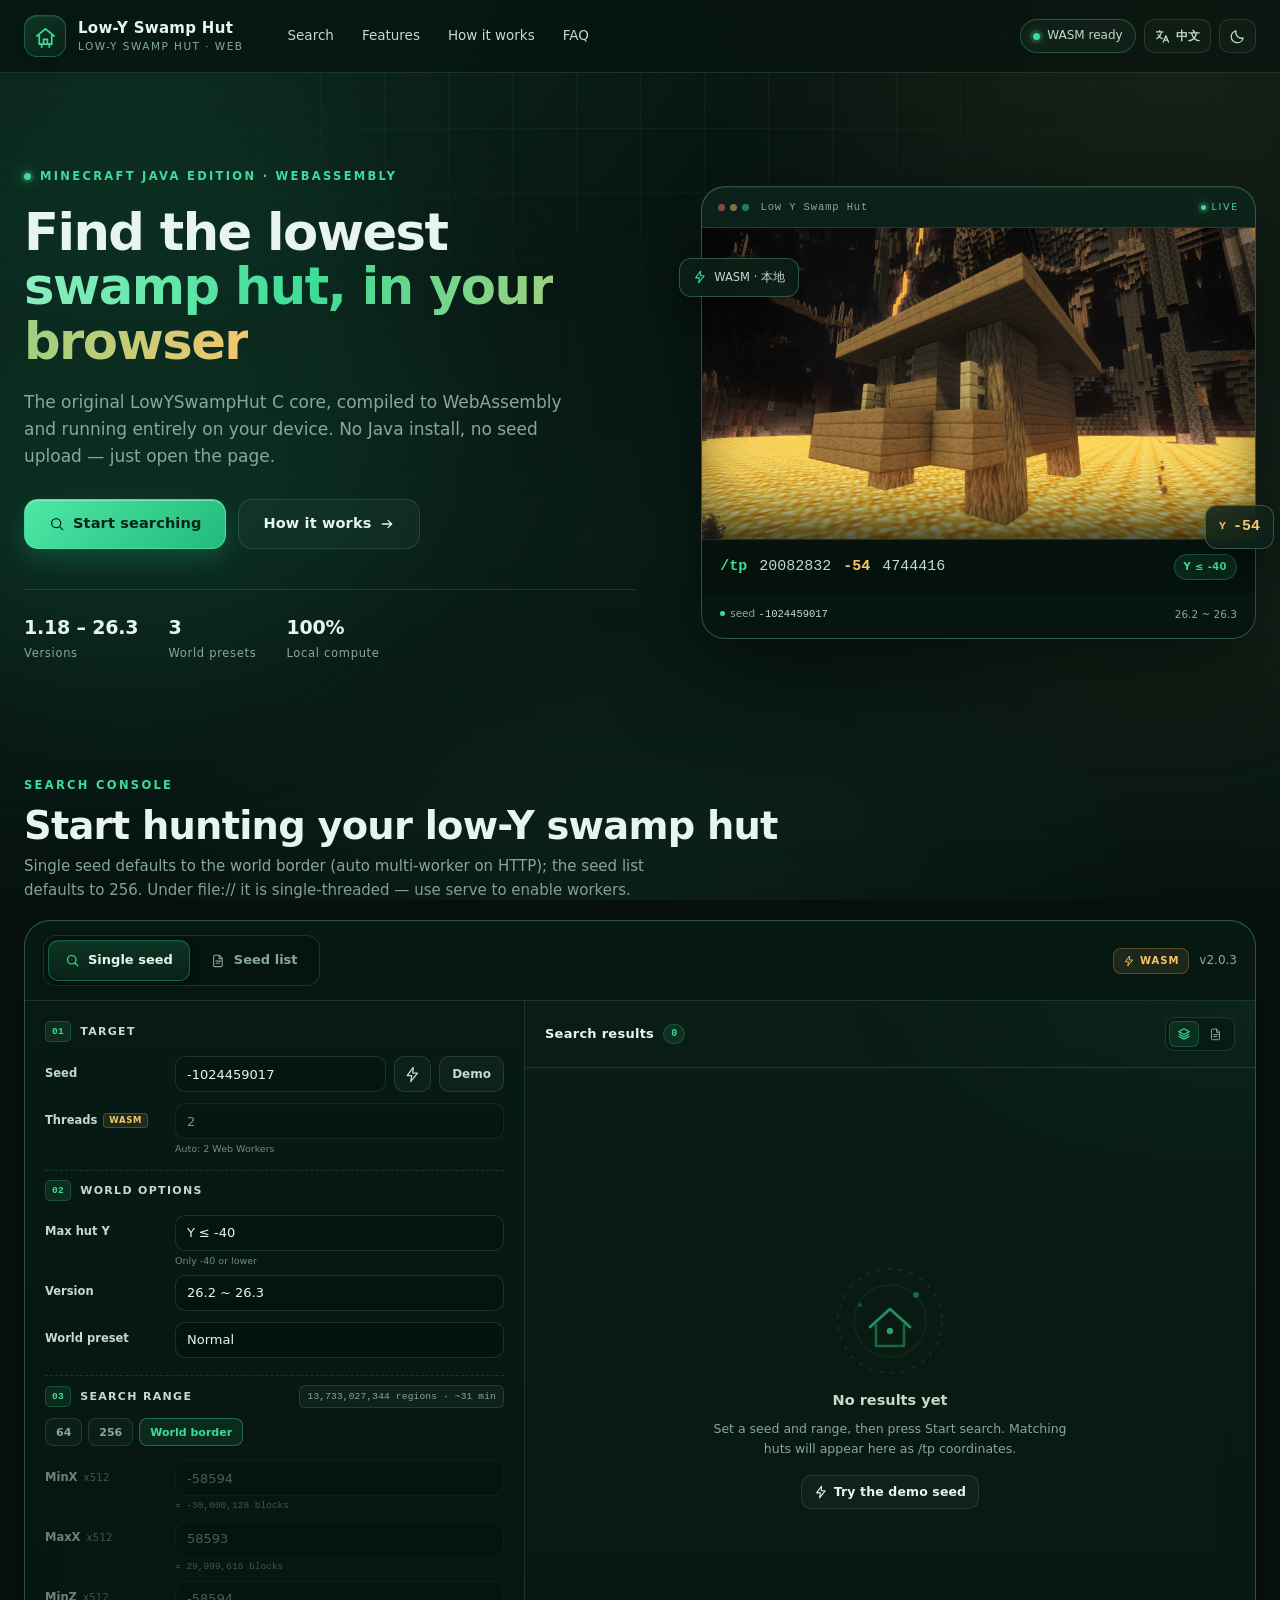
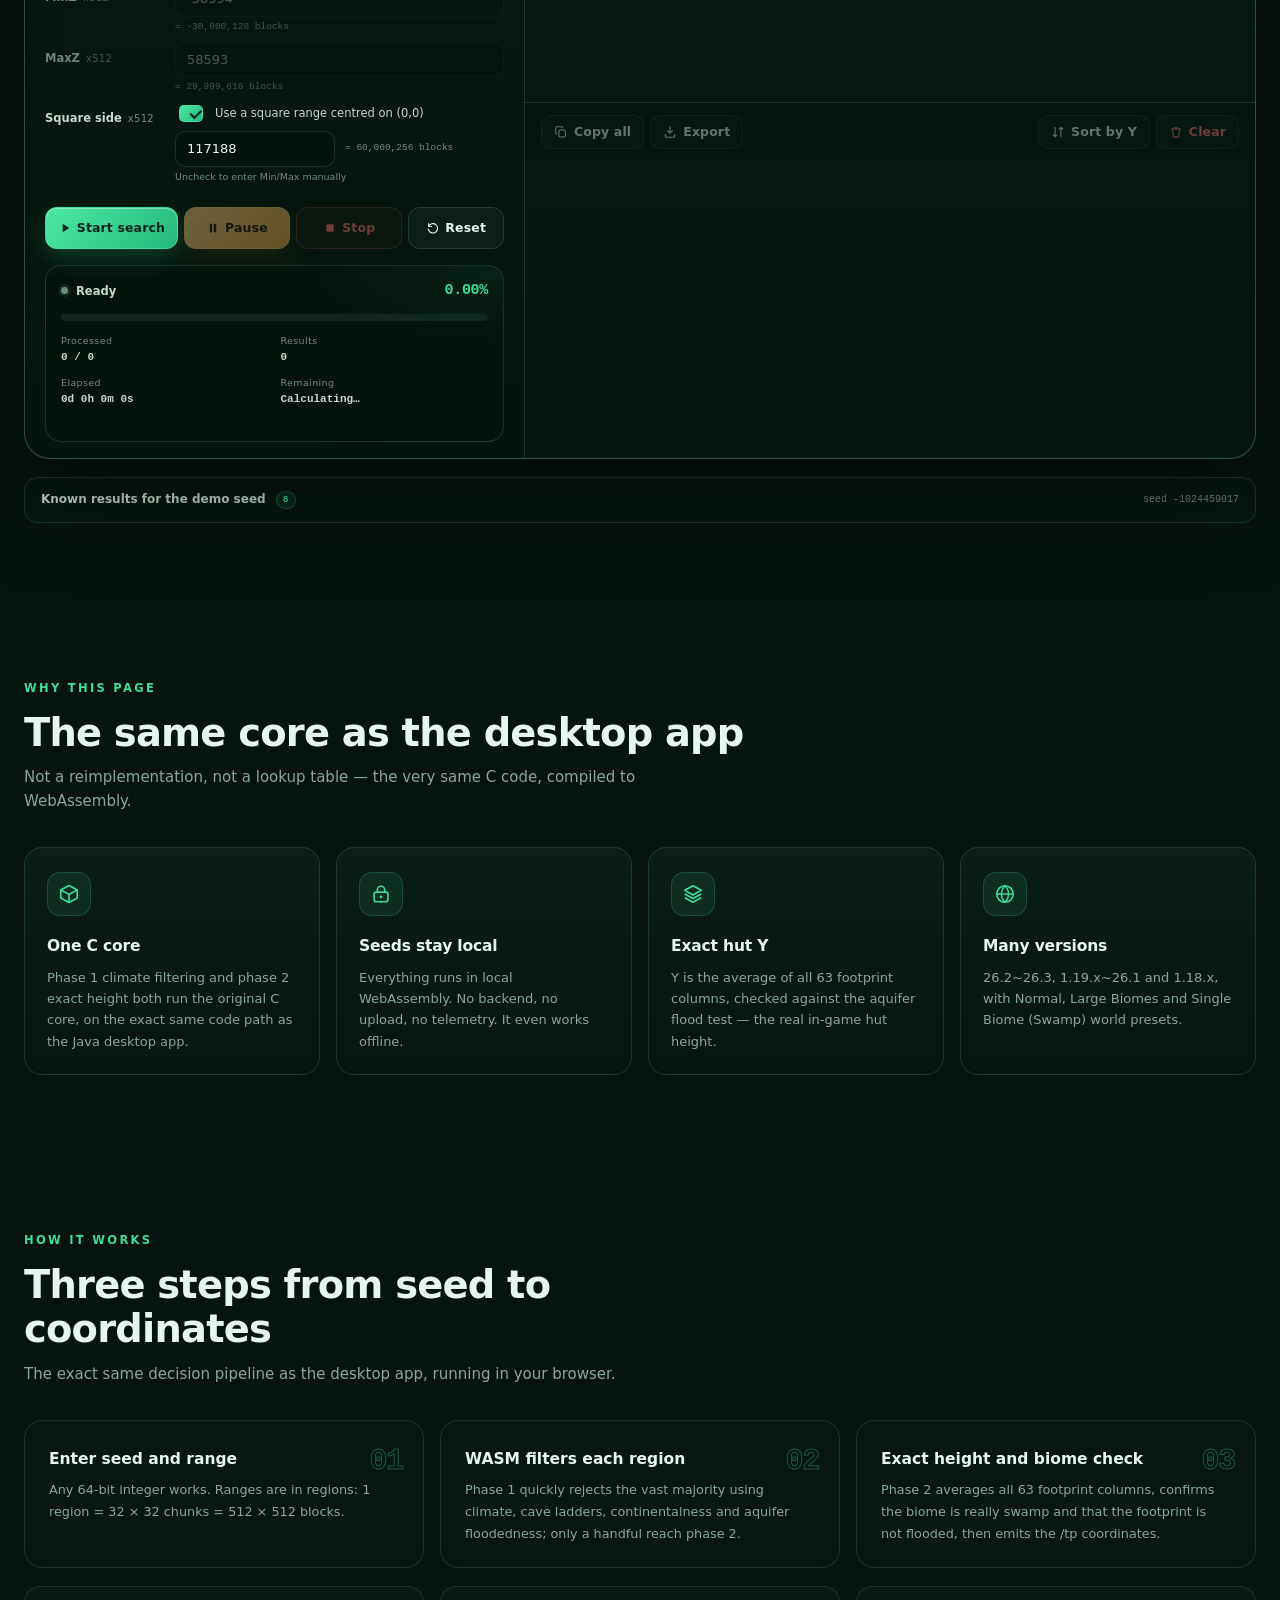
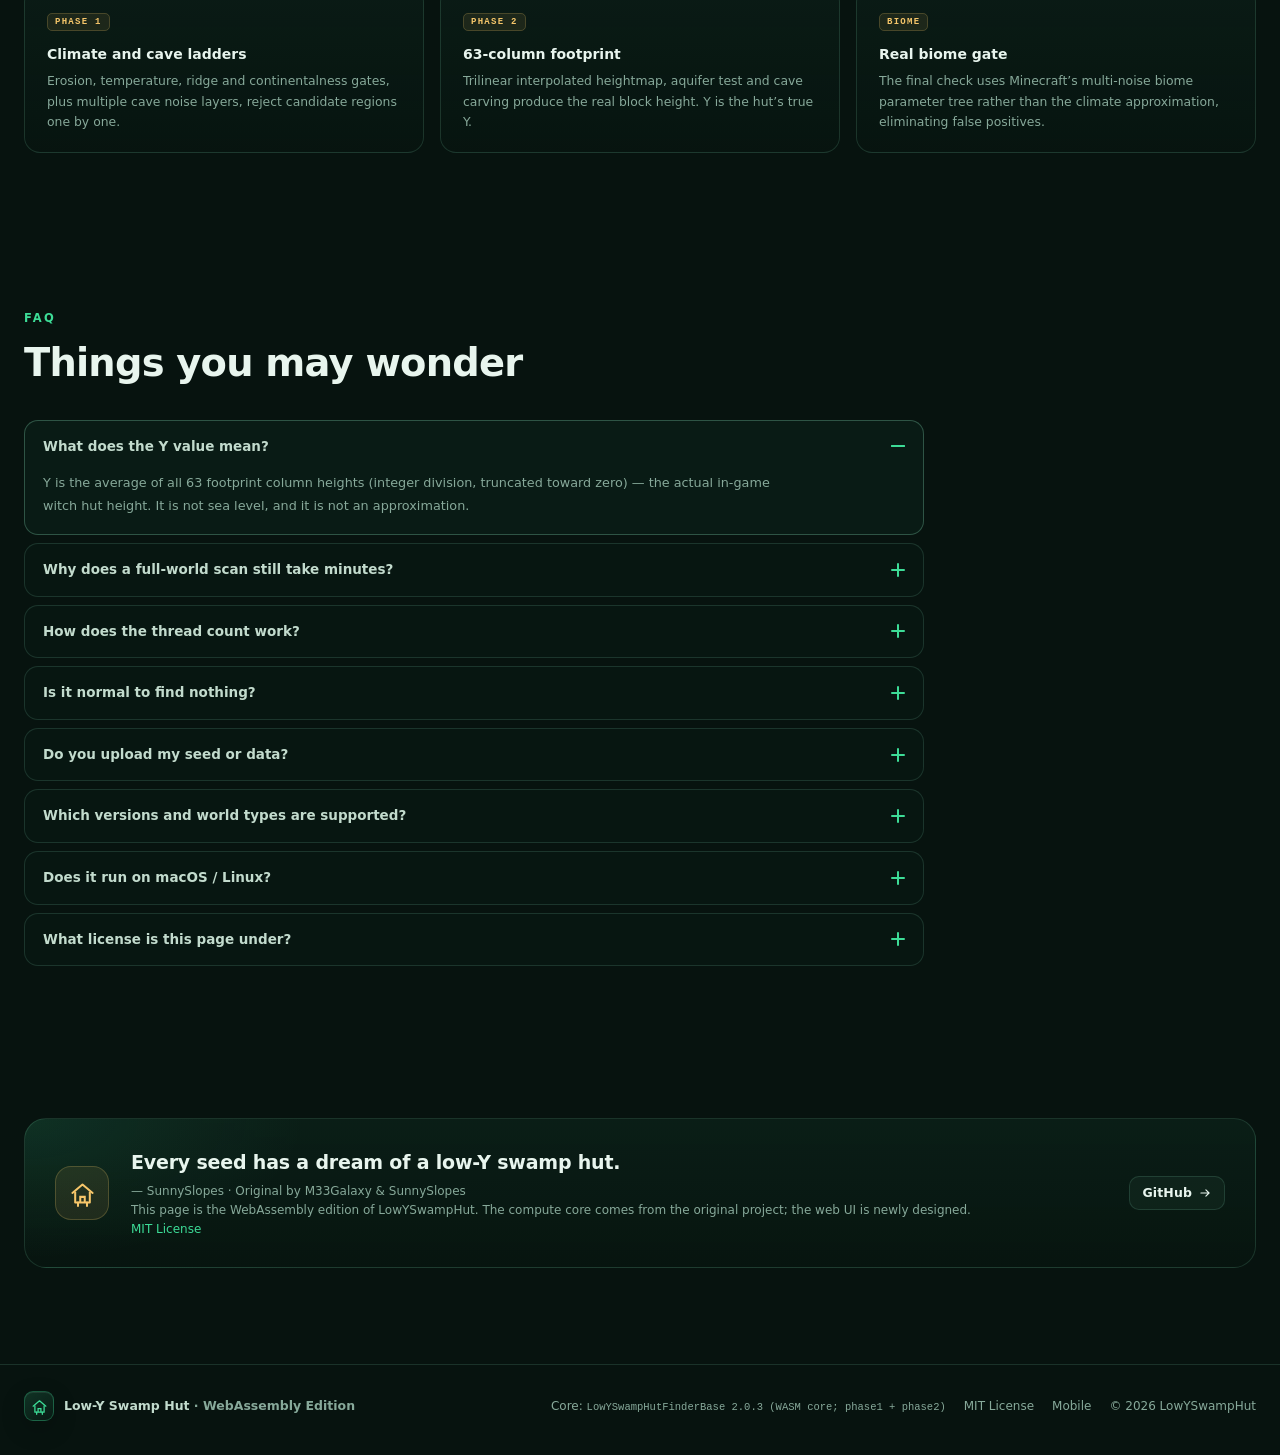
==== index.html @ c28596ae "initial commit" ====
<!DOCTYPE html>
<html lang="zh-CN" data-theme="dark">
<head>
<meta charset="utf-8">
<meta name="viewport" content="width=device-width, initial-scale=1">
<meta name="color-scheme" content="dark light">
<meta name="theme-color" content="#07130f">
<title>低 Y 女巫小屋搜索 · WebAssembly 版</title>
<meta name="description" content="在浏览器里使用 WebAssembly 搜索 Minecraft Java 版低 Y 坐标女巫小屋。支持 1.18 ~ 26.3、普通 / 巨型 / 单群系世界，种子不上传，完全本地计算。">
<link rel="icon" href="data:image/svg+xml,%3Csvg xmlns='http://www.w3.org/2000/svg' viewBox='0 0 64 64'%3E%3Crect width='64' height='64' rx='14' fill='%230b1f18'/%3E%3Cpath d='M12 34 32 16l20 18' fill='none' stroke='%233ddc97' stroke-width='5' stroke-linecap='round' stroke-linejoin='round'/%3E%3Cpath d='M20 33v15h24V33' fill='none' stroke='%238ef0c0' stroke-width='4' stroke-linejoin='round'/%3E%3Ccircle cx='32' cy='40' r='3.5' fill='%23f6c66a'/%3E%3C/svg%3E">
<link rel="stylesheet" href="css/style.css">
</head>
<body>

<noscript>
  <div class="noscript-banner">
    此页面需要启用 JavaScript 与 WebAssembly。<br>
    This page requires JavaScript and WebAssembly.
  </div>
</noscript>

<!-- SVG icon sprite -->
<svg class="sprite" aria-hidden="true">
  <defs>
    <symbol id="i-hut" viewBox="0 0 24 24"><path d="M3 11.5 12 4l9 7.5" fill="none" stroke="currentColor" stroke-width="1.8" stroke-linecap="round" stroke-linejoin="round"/><path d="M5.5 10.5V20h13v-9.5" fill="none" stroke="currentColor" stroke-width="1.8" stroke-linejoin="round"/><path d="M10 20v-5h4v5" fill="none" stroke="currentColor" stroke-width="1.8"/><path d="M8 20v3M16 20v3" stroke="currentColor" stroke-width="1.8" stroke-linecap="round"/></symbol>
    <symbol id="i-bolt" viewBox="0 0 24 24"><path d="M13 2 4.5 13.5H11L9.5 22 19 10h-6.5L13 2Z" fill="none" stroke="currentColor" stroke-width="1.8" stroke-linejoin="round"/></symbol>
    <symbol id="i-lock" viewBox="0 0 24 24"><rect x="4.5" y="10" width="15" height="10.5" rx="2.5" fill="none" stroke="currentColor" stroke-width="1.8"/><path d="M8 10V7.5a4 4 0 0 1 8 0V10" fill="none" stroke="currentColor" stroke-width="1.8" stroke-linecap="round"/><circle cx="12" cy="15.2" r="1.5" fill="currentColor"/></symbol>
    <symbol id="i-layers" viewBox="0 0 24 24"><path d="m12 3 9 5-9 5-9-5 9-5Z" fill="none" stroke="currentColor" stroke-width="1.8" stroke-linejoin="round"/><path d="m3 12 9 5 9-5M3 16l9 5 9-5" fill="none" stroke="currentColor" stroke-width="1.8" stroke-linejoin="round"/></symbol>
    <symbol id="i-cube" viewBox="0 0 24 24"><path d="M12 2.8 21 7.6v8.8l-9 4.8-9-4.8V7.6l9-4.8Z" fill="none" stroke="currentColor" stroke-width="1.8" stroke-linejoin="round"/><path d="M3 7.6 12 12.4l9-4.8M12 12.4V21" fill="none" stroke="currentColor" stroke-width="1.8"/></symbol>
    <symbol id="i-globe" viewBox="0 0 24 24"><circle cx="12" cy="12" r="9" fill="none" stroke="currentColor" stroke-width="1.8"/><path d="M3 12h18M12 3c2.5 2.4 3.8 5.4 3.8 9S14.5 18.6 12 21c-2.5-2.4-3.8-5.4-3.8-9S9.5 5.4 12 3Z" fill="none" stroke="currentColor" stroke-width="1.6"/></symbol>
    <symbol id="i-copy" viewBox="0 0 24 24"><rect x="8.5" y="8.5" width="11" height="12" rx="2" fill="none" stroke="currentColor" stroke-width="1.8"/><path d="M5.5 15.5h-1a1.5 1.5 0 0 1-1.5-1.5V4.8A1.8 1.8 0 0 1 4.8 3h8.4A1.8 1.8 0 0 1 15 4.8v.7" fill="none" stroke="currentColor" stroke-width="1.8"/></symbol>
    <symbol id="i-download" viewBox="0 0 24 24"><path d="M12 3v11m0 0 4.2-4.2M12 14l-4.2-4.2" fill="none" stroke="currentColor" stroke-width="1.9" stroke-linecap="round" stroke-linejoin="round"/><path d="M4 16.5V19a2 2 0 0 0 2 2h12a2 2 0 0 0 2-2v-2.5" fill="none" stroke="currentColor" stroke-width="1.9" stroke-linecap="round"/></symbol>
    <symbol id="i-sort" viewBox="0 0 24 24"><path d="M7 4v16m0 0-3.2-3.2M7 20l3.2-3.2M17 20V4m0 0-3.2 3.2M17 4l3.2 3.2" fill="none" stroke="currentColor" stroke-width="1.9" stroke-linecap="round" stroke-linejoin="round"/></symbol>
    <symbol id="i-trash" viewBox="0 0 24 24"><path d="M4 7h16M9.5 7V4.8h5V7M6.2 7l1 12.2a1.8 1.8 0 0 0 1.8 1.6h6a1.8 1.8 0 0 0 1.8-1.6L18 7" fill="none" stroke="currentColor" stroke-width="1.8" stroke-linecap="round" stroke-linejoin="round"/></symbol>
    <symbol id="i-play" viewBox="0 0 24 24"><path d="M8 4.8 19 12 8 19.2V4.8Z" fill="currentColor"/></symbol>
    <symbol id="i-pause" viewBox="0 0 24 24"><rect x="6.5" y="4.5" width="4" height="15" rx="1.3" fill="currentColor"/><rect x="13.5" y="4.5" width="4" height="15" rx="1.3" fill="currentColor"/></symbol>
    <symbol id="i-stop" viewBox="0 0 24 24"><rect x="5.5" y="5.5" width="13" height="13" rx="2.4" fill="currentColor"/></symbol>
    <symbol id="i-reset" viewBox="0 0 24 24"><path d="M4.5 9.5A8 8 0 1 1 4 14" fill="none" stroke="currentColor" stroke-width="1.9" stroke-linecap="round"/><path d="M4.5 4.5v5h5" fill="none" stroke="currentColor" stroke-width="1.9" stroke-linecap="round" stroke-linejoin="round"/></symbol>
    <symbol id="i-sun" viewBox="0 0 24 24"><circle cx="12" cy="12" r="4.2" fill="none" stroke="currentColor" stroke-width="1.8"/><path d="M12 2.5v2.2M12 19.3v2.2M2.5 12h2.2M19.3 12h2.2M5.2 5.2l1.6 1.6M17.2 17.2l1.6 1.6M18.8 5.2l-1.6 1.6M6.8 17.2l-1.6 1.6" stroke="currentColor" stroke-width="1.8" stroke-linecap="round"/></symbol>
    <symbol id="i-moon" viewBox="0 0 24 24"><path d="M20 14.2A8.5 8.5 0 0 1 9.8 4a8.5 8.5 0 1 0 10.2 10.2Z" fill="none" stroke="currentColor" stroke-width="1.8" stroke-linejoin="round"/></symbol>
    <symbol id="i-lang" viewBox="0 0 24 24"><path d="M3.5 5.5h9M8 3.5v2M10.5 5.5c-.6 4.3-3 7.5-6.5 9.5M6 9.5c1.2 2.8 3.2 4.7 5.8 5.7" fill="none" stroke="currentColor" stroke-width="1.7" stroke-linecap="round" stroke-linejoin="round"/><path d="m13 20 3.8-9 3.8 9M14.4 17h4.8" fill="none" stroke="currentColor" stroke-width="1.7" stroke-linecap="round" stroke-linejoin="round"/></symbol>
    <symbol id="i-file" viewBox="0 0 24 24"><path d="M6 3.5h7l5 5V20a1.8 1.8 0 0 1-1.8 1.8H6A1.8 1.8 0 0 1 4.2 20V5.3A1.8 1.8 0 0 1 6 3.5Z" fill="none" stroke="currentColor" stroke-width="1.7" stroke-linejoin="round"/><path d="M13 3.8V9h4.8M8 13h8M8 16.5h5.5" fill="none" stroke="currentColor" stroke-width="1.7" stroke-linecap="round"/></symbol>
    <symbol id="i-arrow" viewBox="0 0 24 24"><path d="M5 12h14m0 0-5.5-5.5M19 12l-5.5 5.5" fill="none" stroke="currentColor" stroke-width="1.9" stroke-linecap="round" stroke-linejoin="round"/></symbol>
    <symbol id="i-check" viewBox="0 0 24 24"><path d="m4.5 12.5 5 5 10-11" fill="none" stroke="currentColor" stroke-width="2.2" stroke-linecap="round" stroke-linejoin="round"/></symbol>
    <symbol id="i-info" viewBox="0 0 24 24"><circle cx="12" cy="12" r="9" fill="none" stroke="currentColor" stroke-width="1.8"/><path d="M12 10.5V17M12 7.4v.2" stroke="currentColor" stroke-width="2" stroke-linecap="round"/></symbol>
    <symbol id="i-warn" viewBox="0 0 24 24"><path d="M12 3.6 22 20.4H2L12 3.6Z" fill="none" stroke="currentColor" stroke-width="1.8" stroke-linejoin="round"/><path d="M12 9.2v4.6M12 17.2v.2" stroke="currentColor" stroke-width="2" stroke-linecap="round"/></symbol>
    <symbol id="i-search" viewBox="0 0 24 24"><circle cx="10.8" cy="10.8" r="6.8" fill="none" stroke="currentColor" stroke-width="1.9"/><path d="m16 16 4.5 4.5" stroke="currentColor" stroke-width="1.9" stroke-linecap="round"/></symbol>
  </defs>
</svg>

<div class="page-bg" aria-hidden="true">
  <div class="bg-glow bg-glow-a"></div>
  <div class="bg-glow bg-glow-b"></div>
  <div class="bg-grid"></div>
  <div class="bg-mist"></div>
</div>

<header class="site-header">
  <div class="shell header-inner">
    <a class="brand" href="#top" aria-label="Low-Y Swamp Hut">
      <span class="brand-mark"><svg class="icon"><use href="#i-hut"></use></svg></span>
      <span class="brand-text">
        <strong data-i18n="brand.name">低 Y 女巫小屋</strong>
        <small data-i18n="brand.tag">Low-Y Swamp Hut · Web</small>
      </span>
    </a>
    <nav class="site-nav" aria-label="主导航">
      <a href="#search" data-i18n="nav.search">开始搜索</a>
      <a href="#features" data-i18n="nav.features">功能</a>
      <a href="#how" data-i18n="nav.how">原理</a>
      <a href="#faq" data-i18n="nav.faq">常见问题</a>
    </nav>
    <div class="header-actions">
      <span class="engine-pill" id="engineBadge" title="WebAssembly 引擎状态">
        <span class="dot" id="engineDot"></span>
        <span id="engineText">引擎加载中</span>
      </span>
      <button class="icon-btn" id="langToggle" type="button" title="切换语言 / Switch language" aria-label="切换语言">
        <svg class="icon"><use href="#i-lang"></use></svg>
        <span class="lang-label" id="langLabel">EN</span>
      </button>
      <button class="icon-btn" id="themeToggle" type="button" title="切换主题 / Toggle theme" aria-label="切换主题">
        <svg class="icon icon-sun"><use href="#i-sun"></use></svg>
        <svg class="icon icon-moon"><use href="#i-moon"></use></svg>
      </button>
    </div>
  </div>
</header>

<main id="top">

  <!-- ============================ HERO ============================ -->
  <section class="hero shell">
    <div class="hero-copy">
      <span class="eyebrow"><span class="live-dot"></span><span data-i18n="hero.eyebrow">MINECRAFT JAVA EDITION · WEBASSEMBLY</span></span>
      <h1>
        <span data-i18n="hero.title1">在浏览器里，</span><br>
        <span class="grad-text" data-i18n="hero.title2">找到最低的女巫小屋</span>
      </h1>
      <p class="lede" data-i18n="hero.lede">
        完整移植自 LowYSwampHut 的 C 内核，通过 WebAssembly 在你的设备上本地计算。不需要安装 Java，不需要上传种子 —— 打开网页就能开始。
      </p>
      <div class="hero-cta">
        <a class="btn primary lg" href="#search">
          <svg class="icon"><use href="#i-search"></use></svg>
          <span data-i18n="hero.ctaPrimary">开始搜索</span>
        </a>
        <a class="btn ghost lg" href="#how">
          <span data-i18n="hero.ctaSecondary">它如何工作</span>
          <svg class="icon"><use href="#i-arrow"></use></svg>
        </a>
      </div>
      <div class="hero-stats">
        <div class="stat"><strong>1.18 – 26.3</strong><span data-i18n="hero.stat1">版本支持</span></div>
        <div class="stat"><strong>3</strong><span data-i18n="hero.stat2">世界类型</span></div>
        <div class="stat"><strong>100%</strong><span data-i18n="hero.stat3">本地计算</span></div>
      </div>
    </div>

    <div class="hero-visual" aria-hidden="true">
      <div class="terminal-card">
        <div class="terminal-bar">
          <span class="tl-dots"><i></i><i></i><i></i></span>
          <span class="terminal-title">Low Y Swamp Hut</span>
          <span class="terminal-live"><span class="live-dot"></span>LIVE</span>
        </div>
        <div class="scene-wrap">
          <img class="swamp-scene" src="assets/low-y-swamp-hut.webp" alt="低 Y 女巫小屋（岩浆洞穴展示图）" width="1600" height="900" decoding="async">
          <span class="scene-vignette"></span>
        </div>
        <div class="terminal-result">
          <span class="prompt">/tp</span>
          <span class="coord">20082832</span>
          <span class="coord y">-54</span>
          <span class="coord">4744416</span>
          <span class="result-spacer"></span>
          <span class="result-badge">Y ≤ -40</span>
        </div>
        <div class="terminal-meta">
          <span><i class="meta-dot"></i>seed <code>-1024459017</code></span>
          <span>26.2 ~ 26.3</span>
        </div>
      </div>
      <div class="float-chip chip-a"><svg class="icon"><use href="#i-bolt"></use></svg><span>WASM · 本地</span></div>
      <div class="float-chip chip-b"><span class="chip-k">Y</span><strong>-54</strong></div>
    </div>
  </section>

<!-- APP_SECTION_START -->
  <!-- ============================ APP ============================ -->
  <section class="section shell" id="search">
    <div class="section-head compact">
      <span class="eyebrow" data-i18n="app.eyebrow">搜索控制台</span>
      <h2 data-i18n="app.title">开始寻找你的低 Y 女巫小屋</h2>
      <p data-i18n="app.sub">单种子默认世界边界（HTTP 下自动多线程），种子列表默认 256；file:// 下为单线程，建议用 serve 启动以启用多线程。</p>
    </div>

    <div class="app-shell">
      <div class="app-topbar">
        <div class="app-tabs" role="tablist" aria-label="搜索模式">
          <button class="tab active" id="tab-single" data-tab="single" role="tab" aria-selected="true" aria-controls="panel-single">
            <svg class="icon"><use href="#i-search"></use></svg>
            <span data-i18n="tab.single">单种子搜索</span>
          </button>
          <button class="tab" id="tab-list" data-tab="list" role="tab" aria-selected="false" aria-controls="panel-list">
            <svg class="icon"><use href="#i-file"></use></svg>
            <span data-i18n="tab.list">从种子列表搜索</span>
          </button>
        </div>
        <div class="app-topbar-right">
          <span class="wasm-chip"><svg class="icon"><use href="#i-bolt"></use></svg>WASM</span>
          <span class="muted small" id="engineVersion">–</span>
        </div>
      </div>

      <div class="app-grid">
        <div class="control-panel">

          <!-- ==================== SINGLE ==================== -->
          <div class="tab-panel" id="panel-single" role="tabpanel" aria-labelledby="tab-single">
            <div class="panel-scroll">
            <div class="console-form">
              <section class="panel-section">
                <div class="panel-title"><span class="num">01</span><span data-i18n="panel.target">搜索目标</span></div>

                <div class="form-row">
                  <label class="form-label" for="sSeed"><span data-i18n="label.seed">种子 Seed</span></label>
                  <div class="form-control">
                    <div class="input-row">
                      <input id="sSeed" type="text" inputmode="numeric" autocomplete="off" spellcheck="false" placeholder="-1024459017" value="-1024459017">
                      <button class="icon-btn" id="sRandom" type="button" title="随机种子" aria-label="随机种子">
                        <svg class="icon"><use href="#i-bolt"></use></svg>
                      </button>
                      <button class="mini-btn" id="sDemo" type="button" data-i18n="btn.demo">示例</button>
                    </div>
                    <span class="field-error" id="sSeedError"></span>
                    <span class="hint hint-optional" data-i18n="hint.seed">支持 -2^63 ~ 2^63-1 的整数</span>
                  </div>
                  <span class="form-aside"></span>
                </div>

                <div class="form-row thread-row">
                  <label class="form-label" for="sThreads"><span data-i18n="label.threads">线程数</span> <span class="tag">WASM</span></label>
                  <div class="form-control"><input id="sThreads" type="text" value="1" readonly tabindex="-1"></div>
                  <span class="form-aside" id="sThreadHint">自动检测线程</span>
                </div>
              </section>

              <section class="panel-section">
                <div class="panel-title"><span class="num">02</span><span data-i18n="panel.world">世界参数</span></div>

                <div class="form-row">
                  <label class="form-label" for="sHeight"><span data-i18n="label.height">筛选小屋高度</span></label>
                  <div class="form-control">
                    <select id="sHeight">
                      <option value="-40" selected>Y ≤ -40</option>
                      <option value="-50">Y ≤ -50</option>
                      <option value="-54">Y ≤ -54</option>
                    </select>
                  </div>
                  <span class="form-aside" data-i18n="hint.heightShort">只保留 -40 及以下</span>
                </div>

                <div class="form-row">
                  <label class="form-label" for="sVersion"><span data-i18n="label.version">版本</span></label>
                  <div class="form-control">
                    <select id="sVersion">
                      <option value="26.2">26.2 ~ 26.3</option>
                      <option value="1.19">1.19.x ~ 26.1</option>
                      <option value="1.18">1.18.x</option>
                    </select>
                  </div>
                  <span class="form-aside"></span>
                </div>

                <div class="form-row">
                  <label class="form-label" for="sPreset"><span data-i18n="label.preset">世界类型</span></label>
                  <div class="form-control">
                    <select id="sPreset">
                      <option value="normal" data-i18n="preset.normal">普通世界</option>
                      <option value="large" data-i18n="preset.large">巨型生物群系</option>
                      <option value="single" data-i18n="preset.single">单群系（沼泽）</option>
                    </select>
                  </div>
                  <span class="form-aside"></span>
                </div>
              </section>

              <section class="panel-section">
                <div class="panel-title">
                  <span class="num">03</span><span data-i18n="panel.range">搜索范围</span>
                  <span class="range-summary" id="sRangeSummary">–</span>
                </div>

                <div class="preset-row" id="sPresets" role="group" aria-label="范围预设">
                  <button type="button" class="preset-btn" data-mode="single" data-side="64">64</button>
                  <button type="button" class="preset-btn" data-mode="single" data-side="256">256</button>
                  <button type="button" class="preset-btn active" data-mode="single" data-side="117188" data-i18n="preset.world">世界边界</button>
                </div>

                <div class="bounds-rows" id="sBounds">
                  <div class="form-row">
                    <label class="form-label" for="sMinX">MinX <em>x512</em></label>
                    <div class="form-control"><input id="sMinX" type="text" inputmode="numeric" value="-58594"></div>
                    <span class="form-aside block-hint" id="sMinXBlocks">= -30,000,128 方块</span>
                  </div>
                  <div class="form-row">
                    <label class="form-label" for="sMaxX">MaxX <em>x512</em></label>
                    <div class="form-control"><input id="sMaxX" type="text" inputmode="numeric" value="58593"></div>
                    <span class="form-aside block-hint" id="sMaxXBlocks">= 29,999,616 方块</span>
                  </div>
                  <div class="form-row">
                    <label class="form-label" for="sMinZ">MinZ <em>x512</em></label>
                    <div class="form-control"><input id="sMinZ" type="text" inputmode="numeric" value="-58594"></div>
                    <span class="form-aside block-hint" id="sMinZBlocks">= -30,000,128 方块</span>
                  </div>
                  <div class="form-row">
                    <label class="form-label" for="sMaxZ">MaxZ <em>x512</em></label>
                    <div class="form-control"><input id="sMaxZ" type="text" inputmode="numeric" value="58593"></div>
                    <span class="form-aside block-hint" id="sMaxZBlocks">= 29,999,616 方块</span>
                  </div>
                </div>

                <div class="form-row">
                  <label class="form-label" for="sSide"><span data-i18n="label.side">正方形边长</span> <em>x512</em></label>
                  <div class="form-control square-control">
                    <label class="check-row">
                      <input type="checkbox" id="sSquareMode" checked>
                      <span data-i18n="label.squareMode">以 (0,0) 为中心</span>
                    </label>
                    <div class="side-input-row">
                      <input id="sSide" type="text" inputmode="numeric" value="117188">
                      <span class="hint block-hint" id="sSideBlocks">= 60,000,256 方块</span>
                    </div>
                  </div>
                  <span class="form-aside" data-i18n="hint.square">取消勾选可手动填写 Min/Max</span>
                </div>
              </section>
            </div>
            </div>

            <div class="action-row">
              <button class="btn primary" id="sStart" type="button">
                <svg class="icon"><use href="#i-play"></use></svg><span data-i18n="btn.start">开始搜索</span>
              </button>
              <button class="btn amber" id="sPause" type="button" disabled>
                <svg class="icon"><use href="#i-pause"></use></svg><span data-i18n="btn.pause">暂停</span>
              </button>
              <button class="btn danger" id="sStop" type="button" disabled>
                <svg class="icon"><use href="#i-stop"></use></svg><span data-i18n="btn.stop">停止</span>
              </button>
              <button class="btn ghost" id="sReset" type="button" title="重置搜索区域 / Reset search range">
                <svg class="icon"><use href="#i-reset"></use></svg><span data-i18n="btn.reset">重置</span>
              </button>
            </div>
          </div>

          <!-- ==================== LIST ==================== -->
          <div class="tab-panel hidden" id="panel-list" role="tabpanel" aria-labelledby="tab-list">
            <div class="panel-scroll">
            <div class="console-form">
              <section class="panel-section">
                <div class="panel-title"><span class="num">01</span><span data-i18n="panel.seedFile">种子列表</span></div>

                <div class="form-row wide">
                  <span class="form-label" data-i18n="label.seedFile">种子文件</span>
                  <div class="form-control">
                    <div class="dropzone compact" id="lDropzone" tabindex="0" role="button" aria-label="选择种子文件">
                      <input type="file" id="lFileInput" accept=".txt,.csv,text/plain" hidden>
                      <svg class="icon drop-icon"><use href="#i-file"></use></svg>
                      <strong id="lDropTitle" data-i18n="drop.title">拖入种子文件，或点击选择</strong>
                      <span class="hint" id="lDropHint" data-i18n="drop.hint">纯文本，每行一个种子；空行与 # 开头的行会被忽略</span>
                      <span class="file-pill hidden" id="lFileInfo">
                        <svg class="icon"><use href="#i-check"></use></svg>
                        <span id="lFileName">–</span>
                        <span class="file-count" id="lSeedCount">0</span>
                      </span>
                    </div>
                    <span class="field-error" id="lFileError"></span>
                  </div>
                  <span class="form-aside"></span>
                </div>

                <div class="form-row thread-row">
                  <label class="form-label" for="lThreads"><span data-i18n="label.threads">线程数</span> <span class="tag">WASM</span></label>
                  <div class="form-control"><input id="lThreads" type="text" value="1" readonly tabindex="-1"></div>
                  <span class="form-aside" id="lThreadHint">列表模式逐个种子扫描</span>
                </div>
              </section>

              <section class="panel-section">
                <div class="panel-title"><span class="num">02</span><span data-i18n="panel.world">世界参数</span></div>

                <div class="form-row">
                  <label class="form-label" for="lHeight"><span data-i18n="label.height">筛选小屋高度</span></label>
                  <div class="form-control">
                    <select id="lHeight">
                      <option value="-40" selected>Y ≤ -40</option>
                      <option value="-50">Y ≤ -50</option>
                      <option value="-54">Y ≤ -54</option>
                    </select>
                  </div>
                  <span class="form-aside" data-i18n="hint.heightShort">只保留 -40 及以下</span>
                </div>

                <div class="form-row">
                  <label class="form-label" for="lVersion"><span data-i18n="label.version">版本</span></label>
                  <div class="form-control">
                    <select id="lVersion">
                      <option value="26.2">26.2 ~ 26.3</option>
                      <option value="1.19">1.19.x ~ 26.1</option>
                      <option value="1.18">1.18.x</option>
                    </select>
                  </div>
                  <span class="form-aside"></span>
                </div>

                <div class="form-row">
                  <label class="form-label" for="lPreset"><span data-i18n="label.preset">世界类型</span></label>
                  <div class="form-control">
                    <select id="lPreset">
                      <option value="normal" data-i18n="preset.normal">普通世界</option>
                      <option value="large" data-i18n="preset.large">巨型生物群系</option>
                      <option value="single" data-i18n="preset.single">单群系（沼泽）</option>
                    </select>
                  </div>
                  <span class="form-aside"></span>
                </div>
              </section>

              <section class="panel-section">
                <div class="panel-title">
                  <span class="num">03</span><span data-i18n="panel.range">搜索范围</span>
                  <span class="range-summary" id="lRangeSummary">–</span>
                </div>

                <div class="preset-row" id="lPresets" role="group" aria-label="范围预设">
                  <button type="button" class="preset-btn" data-mode="list" data-side="64">64</button>
                  <button type="button" class="preset-btn active" data-mode="list" data-side="256">256</button>
                  <button type="button" class="preset-btn" data-mode="list" data-side="117188" data-i18n="preset.world">世界边界</button>
                </div>

                <div class="bounds-rows" id="lBounds">
                  <div class="form-row">
                    <label class="form-label" for="lMinX">MinX <em>x512</em></label>
                    <div class="form-control"><input id="lMinX" type="text" inputmode="numeric" value="-128"></div>
                    <span class="form-aside block-hint" id="lMinXBlocks">= -65,536 方块</span>
                  </div>
                  <div class="form-row">
                    <label class="form-label" for="lMaxX">MaxX <em>x512</em></label>
                    <div class="form-control"><input id="lMaxX" type="text" inputmode="numeric" value="127"></div>
                    <span class="form-aside block-hint" id="lMaxXBlocks">= 65,024 方块</span>
                  </div>
                  <div class="form-row">
                    <label class="form-label" for="lMinZ">MinZ <em>x512</em></label>
                    <div class="form-control"><input id="lMinZ" type="text" inputmode="numeric" value="-128"></div>
                    <span class="form-aside block-hint" id="lMinZBlocks">= -65,536 方块</span>
                  </div>
                  <div class="form-row">
                    <label class="form-label" for="lMaxZ">MaxZ <em>x512</em></label>
                    <div class="form-control"><input id="lMaxZ" type="text" inputmode="numeric" value="127"></div>
                    <span class="form-aside block-hint" id="lMaxZBlocks">= 65,024 方块</span>
                  </div>
                </div>

                <div class="form-row">
                  <label class="form-label" for="lSide"><span data-i18n="label.side">正方形边长</span> <em>x512</em></label>
                  <div class="form-control square-control">
                    <label class="check-row">
                      <input type="checkbox" id="lSquareMode" checked>
                      <span data-i18n="label.squareMode">以 (0,0) 为中心</span>
                    </label>
                    <div class="side-input-row">
                      <input id="lSide" type="text" inputmode="numeric" value="256">
                      <span class="hint block-hint" id="lSideBlocks">= 131,072 方块</span>
                    </div>
                  </div>
                  <span class="form-aside" data-i18n="hint.square">取消勾选可手动填写 Min/Max</span>
                </div>
              </section>
            </div>
            </div>

            <div class="action-row">
              <button class="btn primary" id="lStart" type="button">
                <svg class="icon"><use href="#i-play"></use></svg><span data-i18n="btn.start">开始搜索</span>
              </button>
              <button class="btn amber" id="lPause" type="button" disabled>
                <svg class="icon"><use href="#i-pause"></use></svg><span data-i18n="btn.pause">暂停</span>
              </button>
              <button class="btn danger" id="lStop" type="button" disabled>
                <svg class="icon"><use href="#i-stop"></use></svg><span data-i18n="btn.stop">停止</span>
              </button>
              <button class="btn ghost" id="lReset" type="button" title="重置搜索区域 / Reset search range">
                <svg class="icon"><use href="#i-reset"></use></svg><span data-i18n="btn.resetDefault">重置</span>
              </button>
            </div>
          </div>

          <!-- SHARED PROGRESS -->
          <div class="progress-card" id="progressCard">
            <div class="progress-top">
              <div class="progress-state">
                <span class="state-dot" id="progressDot"></span>
                <span id="progressStatus" data-i18n="progress.idle" aria-live="polite">等待开始</span>
              </div>
              <span class="progress-percent" id="progressPercent">0.00%</span>
            </div>
            <div class="progress-track" id="progressTrack" role="progressbar" aria-valuemin="0" aria-valuemax="100" aria-valuenow="0">
              <div class="progress-bar" id="progressBar"></div>
            </div>
            <div class="progress-meta">
              <div><span data-i18n="progress.processed">已处理</span><strong id="progressProcessed">0 / 0</strong></div>
              <div><span data-i18n="progress.results">结果</span><strong id="progressResults">0</strong></div>
              <div><span data-i18n="progress.elapsed">已用时间</span><strong id="progressElapsed">0天 0时 0分 0秒</strong></div>
              <div><span data-i18n="progress.remaining">剩余时间</span><strong id="progressRemaining">计算中…</strong></div>
            </div>
            <div class="progress-seed hidden" id="progressSeedRow">
              <span data-i18n="progress.currentSeed">当前种子</span>
              <code id="progressCurrentSeed">–</code>
              <span class="progress-seed-index" id="progressSeedIndex"></span>
            </div>
            <div class="progress-estimate" id="progressEstimate"></div>
          </div>
        </div>

        <!-- ==================== RESULTS (below the form) ==================== -->
        <div class="results-panel" id="resultsPanel">
          <div class="results-head">
            <div class="results-title">
              <h3 id="resultsTitle" data-i18n="results.title">检查结果</h3>
              <span class="count-badge" id="resultsCount">0</span>
            </div>
            <div class="view-toggle" role="group" aria-label="结果视图">
              <button type="button" class="view-btn active" data-view="table" id="viewTable" title="表格视图">
                <svg class="icon"><use href="#i-layers"></use></svg>
              </button>
              <button type="button" class="view-btn" data-view="text" id="viewText" title="文本视图">
                <svg class="icon"><use href="#i-file"></use></svg>
              </button>
            </div>
          </div>

          <div class="results-body">
            <div class="empty-state" id="resultsEmpty">
              <span class="empty-art">
                <svg viewBox="0 0 120 120" aria-hidden="true">
                  <circle cx="60" cy="60" r="52" fill="none" stroke="currentColor" stroke-opacity=".16" stroke-width="1.5" stroke-dasharray="4 7"/>
                  <circle cx="60" cy="60" r="36" fill="none" stroke="currentColor" stroke-opacity=".1" stroke-width="1.5"/>
                  <path d="M40 66 60 48l20 18" fill="none" stroke="currentColor" stroke-opacity=".7" stroke-width="3" stroke-linecap="round" stroke-linejoin="round"/>
                  <path d="M46 63v22h28V63" fill="none" stroke="currentColor" stroke-opacity=".45" stroke-width="2.6" stroke-linejoin="round"/>
                  <circle cx="60" cy="70" r="3.2" fill="currentColor" fill-opacity=".8"/>
                  <circle cx="86" cy="34" r="3" fill="currentColor" fill-opacity=".45"/>
                  <circle cx="30" cy="44" r="2" fill="currentColor" fill-opacity=".35"/>
                </svg>
              </span>
              <strong data-i18n="results.emptyTitle">还没有结果</strong>
              <p data-i18n="results.emptyBody">设置好种子和范围，点击「开始搜索」。命中的小屋会以 /tp 坐标的形式出现在这里。</p>
              <button type="button" class="btn ghost sm" id="emptyDemoBtn">
                <svg class="icon"><use href="#i-bolt"></use></svg><span data-i18n="btn.tryDemo">试试示例种子</span>
              </button>
            </div>

            <div class="table-wrap hidden" id="resultsTableWrap">
              <table class="result-table" id="resultsTable">
                <thead>
                  <tr id="resultsHeadRow">
                    <th class="col-idx">#</th>
                    <th class="col-seed hidden" data-i18n="table.seed">种子</th>
                    <th>X</th>
                    <th>Y</th>
                    <th>Z</th>
                    <th class="col-distance" data-i18n="table.distance">距离原点</th>
                    <th class="col-tp" data-i18n="table.tp">/tp 命令</th>
                    <th class="col-actions"></th>
                  </tr>
                </thead>
                <tbody id="resultsBody"></tbody>
              </table>
            </div>

            <div class="text-view hidden" id="resultsTextView">
              <pre id="resultsRaw"></pre>
            </div>
          </div>

          <div class="results-foot">
            <div class="foot-left">
              <button class="btn ghost sm" id="btnCopyAll" type="button">
                <svg class="icon"><use href="#i-copy"></use></svg><span data-i18n="btn.copyAll">复制全部</span>
              </button>
              <button class="btn ghost sm" id="btnExport" type="button">
                <svg class="icon"><use href="#i-download"></use></svg><span data-i18n="btn.export">导出</span>
              </button>
              <button class="btn ghost sm hidden" id="btnExportSeeds" type="button">
                <svg class="icon"><use href="#i-download"></use></svg><span data-i18n="btn.exportSeeds">导出种子列表</span>
              </button>
            </div>
            <div class="foot-right">
              <button class="btn ghost sm" id="btnSortY" type="button">
                <svg class="icon"><use href="#i-sort"></use></svg><span data-i18n="btn.sortY">按 Y 排序</span>
              </button>
              <button class="btn ghost sm hidden" id="btnSortDistance" type="button">
                <svg class="icon"><use href="#i-sort"></use></svg><span data-i18n="btn.sortDistance">按距离排序</span>
              </button>
              <button class="btn ghost sm danger-text" id="btnClear" type="button">
                <svg class="icon"><use href="#i-trash"></use></svg><span data-i18n="btn.clear">清空</span>
              </button>
            </div>
          </div>
        </div>
      </div>
    </div>

    <details class="known-results">
      <summary>
        <span data-i18n="known.title">示例种子的已知结果</span>
        <span class="known-count">8</span>
        <span class="known-seed">seed -1024459017</span>
      </summary>
      <div class="known-body">
        <p data-i18n="known.desc">这是原项目验收数据中该种子的 8 个小屋。示例按钮只搜索其中第 4 个；完整列表可由世界边界搜索得到。</p>
        <pre id="knownResults">/tp 234016 -44 -18221904
/tp 27607376 -47 -7240176
/tp 16007952 -43 3516000
/tp 20082832 -54 4744416
/tp 10995248 -54 7276048
/tp 3267728 -54 10839360
/tp -2260784 -54 13017184
/tp -2274464 -54 17901776</pre>
      </div>
    </details>
  </section>
<!-- APP_SECTION_END -->

  <!-- ============================ FEATURES ============================ -->
  <section class="section shell" id="features">
    <div class="section-head">
      <span class="eyebrow" data-i18n="features.eyebrow">为什么用它</span>
      <h2 data-i18n="features.title">与桌面版同源的搜索内核</h2>
      <p data-i18n="features.sub">不是重新实现，也不是查表 —— 是同一套 C 代码编译成 WebAssembly。</p>
    </div>
    <div class="feature-grid">
      <article class="feature-card">
        <span class="feature-icon"><svg class="icon"><use href="#i-cube"></use></svg></span>
        <h3 data-i18n="features.f1.title">同一套 C 内核</h3>
        <p data-i18n="features.f1.body">阶段 1 气候筛选与阶段 2 精确高度都由原项目 C 内核完成，与 Java 桌面版走同一条代码路径。</p>
      </article>
      <article class="feature-card">
        <span class="feature-icon"><svg class="icon"><use href="#i-lock"></use></svg></span>
        <h3 data-i18n="features.f2.title">种子不出浏览器</h3>
        <p data-i18n="features.f2.body">所有计算在本地 WebAssembly 中完成，没有后端、没有上传、没有遥测。断网也能继续用。</p>
      </article>
      <article class="feature-card">
        <span class="feature-icon"><svg class="icon"><use href="#i-layers"></use></svg></span>
        <h3 data-i18n="features.f3.title">精确的小屋 Y</h3>
        <p data-i18n="features.f3.body">Y 来自 footprint 全部 63 列的平均高度，并经过含水层灌满判定 —— 就是游戏里真实的建筑高度。</p>
      </article>
      <article class="feature-card">
        <span class="feature-icon"><svg class="icon"><use href="#i-globe"></use></svg></span>
        <h3 data-i18n="features.f4.title">多版本 · 多世界</h3>
        <p data-i18n="features.f4.body">支持 26.2~26.3、1.19.x~26.1、1.18.x，以及普通、巨型生物群系、单群系（沼泽）三种世界。</p>
      </article>
    </div>
  </section>

  <!-- ============================ HOW IT WORKS ============================ -->
  <section class="section shell" id="how">
    <div class="section-head">
      <span class="eyebrow" data-i18n="how.eyebrow">原理</span>
      <h2 data-i18n="how.title">三步，从种子到坐标</h2>
      <p data-i18n="how.sub">和桌面版完全相同的判定流程，只是在浏览器里跑。</p>
    </div>
    <div class="steps">
      <article class="step-card">
        <span class="step-num">01</span>
        <h3 data-i18n="how.s1.title">输入种子与范围</h3>
        <p data-i18n="how.s1.body">种子可以是任意 64 位整数。范围用「区域」表示：1 个区域 = 32 × 32 个区块 = 512 × 512 个方块。</p>
      </article>
      <article class="step-card">
        <span class="step-num">02</span>
        <h3 data-i18n="how.s2.title">WASM 逐区域筛选</h3>
        <p data-i18n="how.s2.body">阶段 1 用气候、洞穴梯子、大陆性与含水层洪水度快速排除绝大多数区域；只有极少数候选进入阶段 2。</p>
      </article>
      <article class="step-card">
        <span class="step-num">03</span>
        <h3 data-i18n="how.s3.title">精确高度与群系确认</h3>
        <p data-i18n="how.s3.body">阶段 2 计算 footprint 全部 63 列的平均高度，并确认群系确实是沼泽、没有被水灌满，最后输出 /tp 坐标。</p>
      </article>
    </div>
    <div class="tech-grid">
      <article class="tech-card">
        <span class="tech-tag">PHASE 1</span>
        <h4 data-i18n="tech.p1.title">气候与洞穴梯子</h4>
        <p data-i18n="tech.p1.body">erosion / temperature / ridge / continentalness 与多层洞穴噪声，逐项淘汰候选区域。</p>
      </article>
      <article class="tech-card">
        <span class="tech-tag">PHASE 2</span>
        <h4 data-i18n="tech.p2.title">63 列 footprint</h4>
        <p data-i18n="tech.p2.body">三线性插值高度图 + 含水层判定 + 洞穴雕刻，得到真实的方块高度。Y 即小屋的真实 Y。</p>
      </article>
      <article class="tech-card">
        <span class="tech-tag">BIOME</span>
        <h4 data-i18n="tech.biome.title">真实群系门</h4>
        <p data-i18n="tech.biome.body">用 Minecraft 的多噪声群系参数树做最终判定，而不是只看气候近似值，避免假阳性。</p>
      </article>
    </div>
  </section>

  <!-- ============================ FAQ ============================ -->
  <section class="section shell" id="faq">
    <div class="section-head">
      <span class="eyebrow" data-i18n="faq.eyebrow">常见问题</span>
      <h2 data-i18n="faq.title">你可能想知道</h2>
    </div>
    <div class="faq-list">
      <details class="faq-item" open>
        <summary><span data-i18n="faq.q1">结果里的 Y 是什么？</span><span class="faq-plus"></span></summary>
        <div class="faq-body" data-i18n="faq.a1">Y 是小屋 footprint 全部 63 列高度的平均值（整数除法，向零截断），也就是游戏里女巫小屋的真实建筑高度。它不是海平面，也不是近似值。</div>
      </details>
      <details class="faq-item">
        <summary><span data-i18n="faq.q2">为什么整图搜索仍然需要几分钟？</span><span class="faq-plus"></span></summary>
        <div class="faq-body" data-i18n="faq.a2">单种子在 HTTP 下会自动使用多个 Web Worker，但整图仍有 137 亿个区域，受 CPU 和内存带宽限制，无法像小范围那样瞬间完成；file:// 下浏览器不允许 Worker 读取本地脚本，会回退为单线程，明显更慢。</div>
      </details>
      <details class="faq-item">
        <summary><span data-i18n="faq.q3">线程数是怎么自动工作的？</span><span class="faq-plus"></span></summary>
        <div class="faq-body" data-i18n="faq.a3">HTTP 下页面会启动最多 12 个 Web Worker（移动端最多 4 个），每个 Worker 持有自己的 WASM 实例并扫描一段 Z 范围，因此不需要 SharedArrayBuffer / COOP-COEP。file:// 下无法启动这种 Worker，自动回退单线程；用 serve.ps1 / serve.sh 打开即可多线程。</div>
      </details>
      <details class="faq-item">
        <summary><span data-i18n="faq.q4">找不到小屋是正常的吗？</span><span class="faq-plus"></span></summary>
        <div class="faq-body" data-i18n="faq.a4">是。低 Y 女巫小屋非常稀有，整个 Minecraft 世界边界内通常也只有个位数到十几个。如果当前范围没有结果，可以换种子或扩大范围；高度筛选只提供 -40 及以下，-40 是最宽松的选项。</div>
      </details>
      <details class="faq-item">
        <summary><span data-i18n="faq.q5">会上传我的种子或数据吗？</span><span class="faq-plus"></span></summary>
        <div class="faq-body" data-i18n="faq.a5">不会。页面没有后端接口，所有计算在浏览器本地完成。种子只存在于当前页面内存中，刷新或关闭页面后即消失。</div>
      </details>
      <details class="faq-item">
        <summary><span data-i18n="faq.q6">支持哪些版本和世界类型？</span><span class="faq-plus"></span></summary>
        <div class="faq-body" data-i18n="faq.a6">支持 26.2~26.3（默认）、1.19.x~26.1、1.18.x；世界类型支持普通、巨型生物群系和单群系（沼泽）。版本会同时影响阶段 1 规则和群系参数表。</div>
      </details>
      <details class="faq-item">
        <summary><span data-i18n="faq.q7">可以在 macOS / Linux 上运行吗？</span><span class="faq-plus"></span></summary>
        <div class="faq-body" data-i18n="faq.a7">可以。网页和 WASM 与操作系统无关，Chrome / Edge / Firefox / Safari 都能运行。构建脚本提供 Windows 的 build.ps1 和 macOS / Linux 的 build.sh；serve.sh 用于本地服务器。</div>
      </details>
      <details class="faq-item">
        <summary><span data-i18n="faq.q8">这个页面使用什么许可证？</span><span class="faq-plus"></span></summary>
        <div class="faq-body" data-i18n="faq.a8">MIT License。页面与 WASM 封装代码以 MIT 发布，C 内核沿用原项目的 MIT 许可证。完整文本见页面底部的许可证链接。</div>
      </details>
    </div>
  </section>

  <!-- ============================ CREDITS ============================ -->
  <section class="section shell">
    <div class="credit-card">
      <div class="credit-mark"><svg class="icon"><use href="#i-hut"></use></svg></div>
      <div class="credit-copy">
        <blockquote data-i18n="credit.quote">每一个种子，都有一个低 y 女巫小屋的梦想。</blockquote>
        <p data-i18n="credit.by">—— SunnySlopes · 原作：b站 M33三角座星系 &amp; SunnySlopes</p>
        <p class="muted small" data-i18n="credit.web">本页面是 LowYSwampHut 的 WebAssembly 网页版，计算内核来自原项目，UI 为网页重新设计。</p>
        <p class="muted small"><a href="LICENSE" target="_blank" rel="noopener" data-i18n="license.link">MIT 许可证</a></p>
      </div>
      <a class="btn ghost sm" href="https://github.com/M33Galaxy" target="_blank" rel="noopener noreferrer">
        <span>GitHub</span><svg class="icon"><use href="#i-arrow"></use></svg>
      </a>
    </div>
  </section>
</main>

<footer class="site-footer">
  <div class="shell footer-inner">
    <div class="footer-brand">
      <span class="brand-mark sm"><svg class="icon"><use href="#i-hut"></use></svg></span>
      <span>Low-Y Swamp Hut <span class="muted">· WebAssembly Edition</span></span>
    </div>
    <div class="footer-links">
      <span class="muted small"><span data-i18n="footer.engine">内核</span>: <code id="footerVersion">–</code></span>
      <a class="muted small" href="LICENSE" target="_blank" rel="noopener" data-i18n="license.link">MIT 许可证</a>
      <a class="muted small" href="mobile.html" data-i18n="footer.mobile">移动版</a>
      <span class="muted small">© <span id="year">2026</span> LowYSwampHut</span>
    </div>
  </div>
</footer>

<!-- Toast host -->
<div class="toast-host" id="toastHost" aria-live="polite" aria-atomic="false"></div>

<!-- Confirm dialog -->
<dialog class="modal" id="confirmDialog">
  <form method="dialog" class="modal-card">
    <div class="modal-icon warn"><svg class="icon"><use href="#i-warn"></use></svg></div>
    <h3 id="confirmTitle">确认</h3>
    <p id="confirmMessage"></p>
    <div class="modal-actions">
      <button value="cancel" class="btn ghost" id="confirmCancel" type="submit" data-i18n="btn.cancel">取消</button>
      <button value="ok" class="btn primary" id="confirmOk" type="submit" data-i18n="btn.confirm">继续</button>
    </div>
  </form>
</dialog>

<!-- Boot overlay -->
<div class="boot-overlay" id="bootOverlay">
  <div class="boot-card">
    <div class="boot-spinner"><span></span><span></span><span></span></div>
    <h3 id="bootTitle" data-i18n="boot.title">正在唤醒 WASM 内核…</h3>
    <p id="bootText" data-i18n="boot.text">首次加载需要解析不到 1 MB 的 WebAssembly 模块，通常只需一两秒。</p>
    <div class="boot-bar"><div class="boot-progress" id="bootProgress"></div></div>
    <pre class="boot-error hidden" id="bootError"></pre>
    <button class="btn primary sm hidden" id="bootRetry" type="button" data-i18n="btn.retry">重新加载</button>
  </div>
</div>

<script src="js/i18n.js"></script>
<script src="js/lysh-core.js"></script>
<script src="js/app.js"></script>
</body>
</html>
---- css/style.css ----
/* ============================================================
   Low-Y Swamp Hut · WebAssembly Edition
   "Swamp dusk" theme — deep forest greens, firefly amber, glass.
   ============================================================ */

:root {
  --bg: #07130f;
  --bg-2: #091c16;
  --panel: rgba(10, 30, 23, 0.72);
  --panel-solid: #0b2019;
  --panel-2: rgba(15, 40, 31, 0.72);
  --line: rgba(132, 214, 178, 0.16);
  --line-strong: rgba(132, 214, 178, 0.3);
  --text: #e8f5ee;
  --text-2: #c2dbcd;
  --muted: #87a99a;
  --muted-2: #6d8d7f;
  --accent: #3ddc97;
  --accent-2: #8ef0c0;
  --accent-deep: #0f8f5f;
  --gold: #f6c66a;
  --danger: #ff7373;
  --amber: #f3b15f;
  --shadow: 0 30px 90px rgba(0, 0, 0, 0.5);
  --shadow-sm: 0 12px 30px rgba(0, 0, 0, 0.28);
  --radius: 20px;
  --radius-sm: 12px;
  --mono: "Cascadia Code", "Cascadia Mono", "SFMono-Regular", Consolas, "Liberation Mono", Menlo, monospace;
  --sans: "Segoe UI Variable", "Segoe UI", "Microsoft YaHei UI", "Microsoft YaHei", "PingFang SC", "Noto Sans SC", system-ui, -apple-system, sans-serif;
  --ease: cubic-bezier(0.2, 0.7, 0.2, 1);
}

html[data-theme="light"] {
  --bg: #eef5ef;
  --bg-2: #e3eee6;
  --panel: rgba(255, 255, 255, 0.78);
  --panel-solid: #ffffff;
  --panel-2: rgba(245, 251, 247, 0.9);
  --line: rgba(24, 84, 58, 0.14);
  --line-strong: rgba(24, 84, 58, 0.28);
  --text: #10241b;
  --text-2: #294536;
  --muted: #5d7a6b;
  --muted-2: #7c9587;
  --accent: #0f8f5f;
  --accent-2: #0a6e49;
  --accent-deep: #0b7a51;
  --gold: #b77a1c;
  --danger: #c84444;
  --amber: #b9771f;
  --shadow: 0 30px 80px rgba(20, 60, 42, 0.16);
  --shadow-sm: 0 10px 26px rgba(20, 60, 42, 0.1);
}

* { box-sizing: border-box; }

html { scroll-behavior: smooth; }

body {
  margin: 0;
  min-height: 100vh;
  background: var(--bg);
  color: var(--text);
  font-family: var(--sans);
  font-size: 15px;
  line-height: 1.6;
  -webkit-font-smoothing: antialiased;
  overflow-x: hidden;
}

::selection { background: rgba(61, 220, 151, 0.28); color: var(--text); }

::-webkit-scrollbar { width: 10px; height: 10px; }
::-webkit-scrollbar-track { background: transparent; }
::-webkit-scrollbar-thumb {
  background: rgba(132, 214, 178, 0.18);
  border-radius: 999px;
  border: 2px solid transparent;
  background-clip: padding-box;
}
::-webkit-scrollbar-thumb:hover { background: rgba(132, 214, 178, 0.32); background-clip: padding-box; border: 2px solid transparent; }
html[data-theme="light"] ::-webkit-scrollbar-thumb { background: rgba(24, 84, 58, 0.18); background-clip: padding-box; }

a { color: var(--accent); text-decoration: none; }
a:hover { color: var(--accent-2); }

code, .mono { font-family: var(--mono); }

.hidden { display: none !important; }
.small { font-size: 12px; }
.muted { color: var(--muted); }

.sprite { position: absolute; width: 0; height: 0; overflow: hidden; }

.noscript-banner {
  position: fixed;
  inset: 0 0 auto 0;
  z-index: 999;
  padding: 12px 18px;
  text-align: center;
  font-size: 13px;
  line-height: 1.5;
  color: #07130f;
  background: #f6c66a;
  box-shadow: 0 8px 24px rgba(0, 0, 0, 0.25);
}

.icon {
  width: 1.15em;
  height: 1.15em;
  display: inline-block;
  vertical-align: -0.18em;
  flex: none;
}

.shell {
  width: min(1240px, calc(100% - 48px));
  margin-inline: auto;
}

/* ---------------------------------------------------------- background */
.page-bg {
  position: fixed;
  inset: 0;
  z-index: -1;
  pointer-events: none;
  overflow: hidden;
  background:
    radial-gradient(1200px 700px at 12% -10%, rgba(26, 92, 66, 0.35), transparent 60%),
    radial-gradient(900px 700px at 92% 0%, rgba(246, 198, 106, 0.08), transparent 55%),
    linear-gradient(180deg, var(--bg) 0%, var(--bg-2) 60%, var(--bg) 100%);
}
html[data-theme="light"] .page-bg {
  background:
    radial-gradient(1200px 700px at 12% -10%, rgba(78, 180, 130, 0.24), transparent 60%),
    radial-gradient(900px 700px at 92% 0%, rgba(246, 198, 106, 0.18), transparent 55%),
    linear-gradient(180deg, var(--bg) 0%, var(--bg-2) 60%, var(--bg) 100%);
}
.bg-glow { position: absolute; border-radius: 50%; filter: blur(90px); opacity: 0.55; }
.bg-glow-a { width: 620px; height: 620px; left: -180px; top: 8%; background: rgba(31, 143, 100, 0.28); }
.bg-glow-b { width: 520px; height: 520px; right: -140px; top: 28%; background: rgba(246, 198, 106, 0.08); }
html[data-theme="light"] .bg-glow-a { background: rgba(61, 190, 132, 0.2); }
html[data-theme="light"] .bg-glow-b { background: rgba(246, 198, 106, 0.18); }

.bg-grid {
  position: absolute;
  inset: 0;
  background-image:
    linear-gradient(rgba(132, 214, 178, 0.06) 1px, transparent 1px),
    linear-gradient(90deg, rgba(132, 214, 178, 0.06) 1px, transparent 1px);
  background-size: 64px 64px;
  mask-image: radial-gradient(ellipse 70% 60% at 50% 0%, #000 20%, transparent 75%);
  -webkit-mask-image: radial-gradient(ellipse 70% 60% at 50% 0%, #000 20%, transparent 75%);
}
html[data-theme="light"] .bg-grid {
  background-image:
    linear-gradient(rgba(24, 84, 58, 0.06) 1px, transparent 1px),
    linear-gradient(90deg, rgba(24, 84, 58, 0.06) 1px, transparent 1px);
}

.bg-mist {
  position: absolute;
  left: 0; right: 0; bottom: 0;
  height: 45vh;
  background:
    radial-gradient(ellipse 60% 100% at 50% 100%, rgba(61, 220, 151, 0.07), transparent 70%);
}

/* ---------------------------------------------------------- header */
.site-header {
  position: sticky;
  top: 0;
  z-index: 50;
  background: rgba(7, 19, 15, 0.78);
  background: color-mix(in srgb, var(--bg) 72%, transparent);
  backdrop-filter: blur(18px) saturate(1.2);
  -webkit-backdrop-filter: blur(18px) saturate(1.2);
  border-bottom: 1px solid var(--line);
}
html[data-theme="light"] .site-header { background: rgba(238, 245, 239, 0.82); }
.header-inner {
  display: flex;
  align-items: center;
  gap: 24px;
  min-height: 72px;
}
.brand {
  display: inline-flex;
  align-items: center;
  gap: 12px;
  color: var(--text);
  flex: none;
}
.brand:hover { color: var(--text); }
.brand-mark {
  width: 42px; height: 42px;
  display: grid; place-items: center;
  color: var(--accent);
  border-radius: 13px;
  background: linear-gradient(145deg, rgba(61, 220, 151, 0.16), rgba(61, 220, 151, 0.04));
  border: 1px solid rgba(61, 220, 151, 0.3);
  box-shadow: inset 0 1px 0 rgba(255, 255, 255, 0.08), 0 8px 24px rgba(0, 0, 0, 0.2);
}
.brand-mark .icon { width: 23px; height: 23px; }
.brand-mark.sm { width: 30px; height: 30px; border-radius: 9px; }
.brand-mark.sm .icon { width: 17px; height: 17px; }
.brand-text { display: flex; flex-direction: column; line-height: 1.2; }
.brand-text strong { font-size: 15px; letter-spacing: 0.02em; }
.brand-text small { font-size: 10.5px; letter-spacing: 0.14em; color: var(--muted); text-transform: uppercase; margin-top: 3px; }

.site-nav { display: flex; gap: 4px; margin-left: 8px; }
.site-nav a {
  color: var(--text-2);
  font-size: 13.5px;
  padding: 8px 12px;
  border-radius: 999px;
  transition: background 0.2s var(--ease), color 0.2s var(--ease);
}
.site-nav a:hover { background: rgba(132, 214, 178, 0.09); color: var(--text); }

.header-actions { margin-left: auto; display: flex; align-items: center; gap: 8px; }

.engine-pill {
  display: inline-flex;
  align-items: center;
  gap: 7px;
  height: 34px;
  padding: 0 12px;
  border-radius: 999px;
  border: 1px solid var(--line);
  background: rgba(132, 214, 178, 0.05);
  color: var(--muted);
  font-size: 12px;
  white-space: nowrap;
}
.engine-pill .dot, .state-dot {
  width: 7px; height: 7px; border-radius: 50%;
  background: var(--muted-2);
  box-shadow: 0 0 0 3px rgba(135, 169, 154, 0.12);
}
.engine-pill.is-ready { color: var(--text-2); border-color: rgba(61, 220, 151, 0.3); }
.engine-pill.is-ready .dot {
  background: var(--accent);
  box-shadow: 0 0 0 3px rgba(61, 220, 151, 0.16), 0 0 12px rgba(61, 220, 151, 0.7);
}
.engine-pill.is-error { color: var(--danger); border-color: rgba(255, 115, 115, 0.3); }
.engine-pill.is-error .dot { background: var(--danger); }

.icon-btn {
  display: inline-flex;
  align-items: center;
  justify-content: center;
  gap: 5px;
  height: 34px;
  min-width: 34px;
  padding: 0 9px;
  border-radius: 10px;
  border: 1px solid var(--line);
  background: rgba(132, 214, 178, 0.04);
  color: var(--text-2);
  font: inherit;
  font-size: 11.5px;
  font-weight: 600;
  cursor: pointer;
  transition: all 0.2s var(--ease);
}
.icon-btn:hover { border-color: var(--line-strong); color: var(--text); background: rgba(132, 214, 178, 0.1); }
.icon-btn .icon { width: 17px; height: 17px; }
.lang-label { letter-spacing: 0.06em; }
html[data-theme="dark"] .icon-sun { display: none; }
html[data-theme="light"] .icon-moon { display: none; }

/* ---------------------------------------------------------- generic */
.eyebrow {
  display: inline-flex;
  align-items: center;
  gap: 9px;
  font-size: 11.5px;
  font-weight: 700;
  letter-spacing: 0.2em;
  text-transform: uppercase;
  color: var(--accent);
}
.live-dot {
  width: 7px; height: 7px; border-radius: 50%;
  background: var(--accent);
  box-shadow: 0 0 0 3px rgba(61, 220, 151, 0.16), 0 0 14px rgba(61, 220, 151, 0.8);
  animation: pulse 2.4s ease-in-out infinite;
}
@keyframes pulse { 0%, 100% { opacity: 1; } 50% { opacity: 0.45; } }

.section { padding: 76px 0; }
#search.section { padding-top: 46px; }
#search .section-head.compact { margin-bottom: 18px; }
#search .section-head h2 { margin-top: 8px; margin-bottom: 6px; }
.section-head { max-width: 720px; margin-bottom: 34px; }
#search .section-head { max-width: 1240px; margin-left: auto; margin-right: auto; }
.section-head.compact { margin-bottom: 24px; }
.section-head h2 {
  font-size: clamp(1.65rem, 3vw, 2.4rem);
  line-height: 1.15;
  letter-spacing: -0.02em;
  margin: 12px 0 10px;
}
.section-head p { margin: 0; color: var(--muted); font-size: 15px; max-width: 640px; }

.btn {
  --btn-bg: rgba(132, 214, 178, 0.06);
  display: inline-flex;
  align-items: center;
  justify-content: center;
  gap: 8px;
  min-height: 42px;
  padding: 0 18px;
  border-radius: 12px;
  border: 1px solid var(--line);
  background: var(--btn-bg);
  color: var(--text);
  font: inherit;
  font-size: 13.5px;
  font-weight: 650;
  letter-spacing: 0.01em;
  cursor: pointer;
  white-space: nowrap;
  transition: transform 0.18s var(--ease), box-shadow 0.18s var(--ease), background 0.18s var(--ease), border-color 0.18s var(--ease);
}
.btn:hover { transform: translateY(-1px); border-color: var(--line-strong); background: rgba(132, 214, 178, 0.1); }
.btn:active { transform: translateY(0); }
.btn:focus-visible, .icon-btn:focus-visible, .preset-btn:focus-visible, .tab:focus-visible, .view-btn:focus-visible {
  outline: 2px solid var(--accent);
  outline-offset: 2px;
}
.btn:disabled { opacity: 0.42; cursor: not-allowed; transform: none; }
.btn .icon { width: 16px; height: 16px; }
.btn.lg { min-height: 50px; padding: 0 24px; font-size: 14.5px; border-radius: 14px; }
.btn.sm { min-height: 34px; padding: 0 12px; font-size: 12.5px; border-radius: 10px; gap: 6px; }
.btn.sm .icon { width: 14px; height: 14px; }

.btn.primary {
  background: linear-gradient(135deg, #4ee8a6 0%, #23b97c 100%);
  border-color: rgba(78, 232, 166, 0.6);
  color: #04231a;
  box-shadow: 0 10px 26px rgba(35, 185, 124, 0.24), inset 0 1px 0 rgba(255, 255, 255, 0.35);
}
.btn.primary:hover { background: linear-gradient(135deg, #66f0b5 0%, #2acb8b 100%); box-shadow: 0 14px 32px rgba(35, 185, 124, 0.34); }
html[data-theme="light"] .btn.primary { color: #fff; }
.btn.ghost { background: rgba(132, 214, 178, 0.05); }
.btn.amber { color: #2a1a06; background: linear-gradient(135deg, #f7ca7e, #e9a544); border-color: rgba(246, 198, 106, 0.55); box-shadow: 0 10px 24px rgba(233, 165, 68, 0.2); }
.btn.amber:hover { background: linear-gradient(135deg, #ffd796, #f2b45a); }
html[data-theme="light"] .btn.amber { color: #fff; }
.btn.danger { color: var(--danger); border-color: rgba(255, 115, 115, 0.3); background: rgba(255, 115, 115, 0.06); }
.btn.danger:hover { background: rgba(255, 115, 115, 0.12); border-color: rgba(255, 115, 115, 0.5); }
.btn.danger-text { color: var(--danger); }
.mini-btn {
  height: 42px;
  padding: 0 12px;
  border-radius: 10px;
  border: 1px solid var(--line);
  background: rgba(132, 214, 178, 0.05);
  color: var(--text-2);
  font: inherit;
  font-size: 12px;
  font-weight: 650;
  cursor: pointer;
  white-space: nowrap;
  transition: all 0.18s var(--ease);
}
.mini-btn:hover { border-color: var(--line-strong); color: var(--text); }

/* ---------------------------------------------------------- hero */
.hero {
  display: grid;
  grid-template-columns: 1.05fr 0.95fr;
  gap: clamp(32px, 5vw, 70px);
  align-items: center;
  padding-top: clamp(52px, 7vw, 96px);
  padding-bottom: clamp(40px, 5vw, 72px);
}
.hero-copy h1 {
  font-size: clamp(2.3rem, 4.6vw, 3.8rem);
  line-height: 1.07;
  letter-spacing: -0.035em;
  margin: 18px 0 20px;
  font-weight: 760;
  text-wrap: balance;
}
html[lang="en"] .hero-copy h1 { font-size: clamp(2.1rem, 4vw, 3.35rem); letter-spacing: -0.03em; }
section[id] { scroll-margin-top: 88px; }
.grad-text {
  background: linear-gradient(100deg, #8ef0c0 0%, #3ddc97 38%, #f6c66a 100%);
  -webkit-background-clip: text;
  background-clip: text;
  color: transparent;
}
html[data-theme="light"] .grad-text {
  background: linear-gradient(100deg, #0a6e49 0%, #0f8f5f 42%, #a46a12 100%);
  -webkit-background-clip: text;
  background-clip: text;
}
.lede {
  color: var(--muted);
  font-size: clamp(15px, 1.35vw, 17px);
  max-width: 560px;
  margin: 0 0 28px;
}
.hero-cta { display: flex; gap: 12px; flex-wrap: wrap; }
.hero-stats {
  display: flex;
  gap: 30px;
  margin-top: 40px;
  padding-top: 22px;
  border-top: 1px solid var(--line);
}
.hero-stats .stat { display: flex; flex-direction: column; gap: 2px; }
.hero-stats strong { font-size: 19px; letter-spacing: -0.01em; font-weight: 700; }
.hero-stats span { font-size: 11.5px; color: var(--muted); letter-spacing: 0.06em; }

.hero-visual { position: relative; }
.terminal-card {
  position: relative;
  border-radius: 24px;
  overflow: hidden;
  border: 1px solid var(--line-strong);
  background: linear-gradient(180deg, rgba(12, 35, 27, 0.92), rgba(6, 20, 15, 0.96));
  box-shadow: var(--shadow), inset 0 1px 0 rgba(255, 255, 255, 0.07);
  backdrop-filter: blur(20px);
}
html[data-theme="light"] .terminal-card {
  background: linear-gradient(180deg, rgba(255, 255, 255, 0.95), rgba(240, 249, 243, 0.96));
}
.terminal-bar {
  display: flex;
  align-items: center;
  gap: 12px;
  padding: 12px 16px;
  border-bottom: 1px solid var(--line);
  font-size: 11px;
  color: var(--muted);
  letter-spacing: 0.08em;
}
.tl-dots { display: flex; gap: 5px; }
.tl-dots i { width: 7px; height: 7px; border-radius: 50%; background: rgba(132, 214, 178, 0.24); }
.tl-dots i:first-child { background: rgba(255, 115, 115, 0.5); }
.tl-dots i:nth-child(2) { background: rgba(246, 198, 106, 0.5); }
.tl-dots i:nth-child(3) { background: rgba(61, 220, 151, 0.5); }
.terminal-title { font-family: var(--mono); font-size: 10.5px; }
.terminal-live { margin-left: auto; display: inline-flex; align-items: center; gap: 6px; font-size: 9.5px; letter-spacing: 0.18em; color: var(--accent); }
.terminal-live .live-dot { width: 5px; height: 5px; }
.scene-wrap { position: relative; }
.swamp-scene { display: block; width: 100%; height: auto; }
.scene-vignette { position: absolute; inset: 0; box-shadow: inset 0 -40px 60px -20px rgba(3, 12, 9, 0.9); pointer-events: none; }
.terminal-result {
  display: flex;
  align-items: center;
  gap: 12px;
  padding: 14px 18px;
  border-top: 1px solid var(--line);
  font-family: var(--mono);
  font-size: clamp(12px, 1.4vw, 15px);
  background: rgba(4, 16, 12, 0.6);
}
html[data-theme="light"] .terminal-result { background: rgba(236, 248, 240, 0.8); }
.terminal-result .prompt { color: var(--accent); font-weight: 700; }
.terminal-result .coord { color: var(--text-2); }
.terminal-result .coord.y { color: var(--gold); font-weight: 700; }
.result-spacer { flex: 1; }
.result-badge {
  font-family: var(--sans);
  font-size: 10px;
  font-weight: 700;
  letter-spacing: 0.04em;
  padding: 4px 9px;
  border-radius: 999px;
  color: var(--accent);
  background: rgba(61, 220, 151, 0.1);
  border: 1px solid rgba(61, 220, 151, 0.26);
  white-space: nowrap;
}
.terminal-meta {
  display: flex;
  align-items: center;
  justify-content: space-between;
  gap: 12px;
  padding: 11px 18px 15px;
  font-size: 10.5px;
  color: var(--muted);
}
.terminal-meta code { color: var(--text-2); font-size: 10.5px; }
.meta-dot { display: inline-block; width: 5px; height: 5px; border-radius: 50%; background: var(--accent); margin-right: 5px; vertical-align: 1px; }

.float-chip {
  position: absolute;
  display: inline-flex;
  align-items: center;
  gap: 7px;
  padding: 9px 13px;
  border-radius: 12px;
  border: 1px solid var(--line-strong);
  background: rgba(9, 28, 21, 0.9);
  background: color-mix(in srgb, var(--panel-solid) 82%, transparent);
  backdrop-filter: blur(16px);
  box-shadow: var(--shadow-sm);
  font-size: 11.5px;
  color: var(--text-2);
  animation: floaty 7s ease-in-out infinite;
}
.float-chip .icon { color: var(--accent); width: 14px; height: 14px; }
html[data-theme="light"] .float-chip { background: rgba(255, 255, 255, 0.92); }
.chip-a { left: -22px; top: 16%; }
.chip-b { right: -18px; bottom: 20%; animation-delay: -3.5s; }
.chip-k { color: var(--gold); font-weight: 700; font-family: var(--mono); }
.chip-b strong { color: var(--gold); font-family: var(--mono); font-size: 15px; }
@keyframes floaty { 0%, 100% { transform: translateY(0); } 50% { transform: translateY(-9px); } }

/* ---------------------------------------------------------- features */
.feature-grid {
  display: grid;
  grid-template-columns: repeat(4, 1fr);
  gap: 16px;
}
.feature-card {
  position: relative;
  padding: 24px 22px 22px;
  border-radius: 18px;
  border: 1px solid var(--line);
  background: linear-gradient(180deg, rgba(15, 40, 31, 0.55), rgba(8, 25, 19, 0.4));
  overflow: hidden;
  transition: transform 0.24s var(--ease), border-color 0.24s var(--ease), background 0.24s var(--ease);
}
html[data-theme="light"] .feature-card { background: linear-gradient(180deg, rgba(255, 255, 255, 0.9), rgba(246, 251, 248, 0.7)); }
.feature-card::before {
  content: "";
  position: absolute;
  inset: 0;
  background: radial-gradient(220px 120px at 20% 0%, rgba(61, 220, 151, 0.1), transparent 70%);
  opacity: 0;
  transition: opacity 0.24s var(--ease);
}
.feature-card:hover { transform: translateY(-4px); border-color: var(--line-strong); }
.feature-card:hover::before { opacity: 1; }
.feature-icon {
  display: grid;
  place-items: center;
  width: 44px; height: 44px;
  border-radius: 13px;
  color: var(--accent);
  background: rgba(61, 220, 151, 0.09);
  border: 1px solid rgba(61, 220, 151, 0.2);
  margin-bottom: 18px;
}
.feature-icon .icon { width: 22px; height: 22px; }
.feature-card h3 { font-size: 15.5px; margin: 0 0 8px; letter-spacing: -0.01em; }
.feature-card p { margin: 0; color: var(--muted); font-size: 13px; line-height: 1.65; }

/* ---------------------------------------------------------- app shell */
.app-shell {
  width: 100%;
  max-width: 1240px;
  margin-inline: auto;
  border-radius: 26px;
  border: 1px solid var(--line-strong);
  background: linear-gradient(180deg, rgba(11, 32, 24, 0.82), rgba(7, 21, 16, 0.86));
  backdrop-filter: blur(22px);
  box-shadow: var(--shadow), inset 0 1px 0 rgba(255, 255, 255, 0.05);
  overflow: visible;
}
html[data-theme="light"] .app-shell {
  background: linear-gradient(180deg, rgba(255, 255, 255, 0.92), rgba(244, 250, 246, 0.94));
}
html[data-theme="light"] .control-panel { background: rgba(225, 240, 231, 0.5); }
.app-topbar {
  display: flex;
  align-items: center;
  gap: 18px;
  padding: 14px 18px;
  border-bottom: 1px solid var(--line);
  border-radius: 26px 26px 0 0;
  background: rgba(4, 16, 12, 0.28);
}
html[data-theme="light"] .app-topbar { background: rgba(240, 249, 243, 0.6); }
.app-tabs { display: flex; gap: 4px; padding: 4px; border-radius: 13px; background: rgba(4, 16, 12, 0.4); border: 1px solid var(--line); }
html[data-theme="light"] .app-tabs { background: rgba(226, 241, 232, 0.7); }
.tab {
  display: inline-flex;
  align-items: center;
  gap: 8px;
  padding: 9px 16px;
  border: 1px solid transparent;
  border-radius: 10px;
  background: transparent;
  color: var(--muted);
  font: inherit;
  font-size: 13px;
  font-weight: 650;
  cursor: pointer;
  transition: all 0.2s var(--ease);
}
.tab .icon { width: 15px; height: 15px; }
.tab:hover { color: var(--text-2); }
.tab.active {
  color: var(--text);
  background: linear-gradient(180deg, rgba(61, 220, 151, 0.16), rgba(61, 220, 151, 0.07));
  border-color: rgba(61, 220, 151, 0.3);
  box-shadow: 0 4px 14px rgba(0, 0, 0, 0.16), inset 0 1px 0 rgba(255, 255, 255, 0.06);
}
.tab.active .icon { color: var(--accent); }
.app-topbar-right { margin-left: auto; display: flex; align-items: center; gap: 10px; }
.wasm-chip {
  display: inline-flex;
  align-items: center;
  gap: 5px;
  height: 26px;
  padding: 0 9px;
  border-radius: 8px;
  font-size: 10px;
  font-weight: 800;
  letter-spacing: 0.1em;
  color: var(--gold);
  background: rgba(246, 198, 106, 0.09);
  border: 1px solid rgba(246, 198, 106, 0.24);
}
.wasm-chip .icon { width: 12px; height: 12px; }

.app-grid {
  display: grid;
  grid-template-columns: minmax(420px, 500px) minmax(0, 1fr);
  height: auto;
  align-items: start;
  min-height: 0;
}
.control-panel {
  border-right: 1px solid var(--line);
  border-bottom: none;
  border-radius: 0 0 0 26px;
  padding: 18px 20px 16px;
  display: block;
  min-height: 0;
  overflow: visible;
  background: rgba(4, 16, 12, 0.14);
}
.tab-panel { display: block; }
.panel-scroll {
  flex: none;
  min-height: 0;
  overflow: visible;
  padding: 0;
  margin: 0;
}
.console-form { max-width: none; margin: 0; }
.panel-section { padding: 9px 0 10px; border-bottom: 1px dashed var(--line); }
.panel-section:first-child { padding-top: 2px; }
.panel-section:last-of-type { border-bottom: none; }
.panel-title {
  display: flex;
  align-items: center;
  gap: 9px;
  margin-bottom: 10px;
  font-size: 11px;
  font-weight: 800;
  letter-spacing: 0.12em;
  text-transform: uppercase;
  color: var(--text-2);
}
.panel-title .num {
  font-family: var(--mono);
  font-size: 9.5px;
  color: var(--accent);
  padding: 2px 6px;
  border-radius: 5px;
  background: rgba(61, 220, 151, 0.1);
  border: 1px solid rgba(61, 220, 151, 0.22);
  letter-spacing: 0.04em;
}
.range-summary {
  margin-left: auto;
  font-family: var(--mono);
  font-size: 9.5px;
  font-weight: 500;
  letter-spacing: 0.02em;
  text-transform: none;
  color: var(--muted);
  padding: 3px 7px;
  border-radius: 6px;
  background: rgba(132, 214, 178, 0.06);
  border: 1px solid var(--line);
}

.field { display: flex; flex-direction: column; gap: 6px; min-width: 0; }
.field-label { font-size: 12px; font-weight: 650; color: var(--text-2); display: flex; align-items: center; gap: 6px; }
.field-label em { font-style: normal; font-size: 10px; font-weight: 500; color: var(--muted); letter-spacing: 0.04em; }
.field-grid { display: grid; gap: 10px; }
.field-grid.two { grid-template-columns: 1fr 1fr; row-gap: 8px; }
.field input, .field select, .form-control input, .form-control select {
  width: 100%;
  height: 36px;
  padding: 0 11px;
  border-radius: 10px;
  border: 1px solid var(--line);
  background: rgba(4, 16, 12, 0.35);
  color: var(--text);
  font: inherit;
  font-size: 13px;
  outline: none;
  transition: border-color 0.18s var(--ease), box-shadow 0.18s var(--ease), background 0.18s var(--ease);
}
html[data-theme="light"] .field input, html[data-theme="light"] .field select,
html[data-theme="light"] .form-control input, html[data-theme="light"] .form-control select { background: rgba(255, 255, 255, 0.8); }
.field input::placeholder, .form-control input::placeholder { color: var(--muted-2); }
.field input:hover, .field select:hover, .form-control input:hover, .form-control select:hover { border-color: var(--line-strong); }
.field input:focus, .field select:focus, .form-control input:focus, .form-control select:focus {
  border-color: rgba(61, 220, 151, 0.6);
  box-shadow: 0 0 0 3px rgba(61, 220, 151, 0.13);
  background: rgba(4, 16, 12, 0.55);
}
html[data-theme="light"] .field input:focus, html[data-theme="light"] .field select:focus,
html[data-theme="light"] .form-control input:focus, html[data-theme="light"] .form-control select:focus { background: #fff; }
.field input:disabled, .field input[readonly], .form-control input:disabled, .form-control input[readonly] { opacity: 0.55; cursor: not-allowed; }
.field.is-disabled .field-label { opacity: 0.75; }
.field-error { min-height: 0; font-size: 11px; color: var(--danger); line-height: 1.4; }
.field-error:not(:empty) { min-height: 16px; margin-top: 1px; }
.hint { font-size: 10.5px; color: var(--muted-2); line-height: 1.5; }
@media (min-width: 901px) {
  .hint-optional { display: none; }
}
.block-hint { font-family: var(--mono); font-size: 9.5px; color: var(--muted-2); }
.tag {
  font-size: 8.5px;
  font-weight: 800;
  letter-spacing: 0.08em;
  color: var(--gold);
  background: rgba(246, 198, 106, 0.1);
  border: 1px solid rgba(246, 198, 106, 0.22);
  padding: 1px 5px;
  border-radius: 4px;
}
.input-row { display: flex; gap: 8px; }
.input-row input { flex: 1; }
.input-row .icon-btn { height: 36px; min-width: 36px; border-radius: 10px; }
.mini-btn { height: 36px; }

select {
  appearance: none;
  -webkit-appearance: none;
  background-image: url("data:image/svg+xml,%3Csvg xmlns='http://www.w3.org/2000/svg' width='12' height='8' viewBox='0 0 12 8'%3E%3Cpath d='M1 1.5 6 6.5l5-5' fill='none' stroke='%2387a99a' stroke-width='1.6' stroke-linecap='round' stroke-linejoin='round'/%3E%3C/svg%3E");
  background-repeat: no-repeat;
  background-position: right 12px center;
  padding-right: 32px !important;
}

.check-row {
  display: flex;
  align-items: center;
  gap: 9px;
  font-size: 12px;
  color: var(--text-2);
  cursor: pointer;
  margin: 2px 0 8px;
  user-select: none;
}
.check-row input {
  appearance: none;
  width: 17px; height: 17px;
  border-radius: 5px;
  border: 1px solid var(--line-strong);
  background: rgba(4, 16, 12, 0.35);
  display: grid;
  place-items: center;
  cursor: pointer;
  transition: all 0.16s var(--ease);
  flex: none;
}
.check-row input:checked {
  background: linear-gradient(135deg, #4ee8a6, #23b97c);
  border-color: rgba(78, 232, 166, 0.7);
}
.check-row input:checked::after {
  content: "";
  width: 9px; height: 5px;
  border-left: 2px solid #04231a;
  border-bottom: 2px solid #04231a;
  transform: rotate(-45deg) translateY(-1px);
}
.check-row input:focus-visible { outline: 2px solid var(--accent); outline-offset: 2px; }

.preset-row { display: flex; flex-wrap: wrap; gap: 6px; margin-bottom: 10px; }
.preset-btn {
  height: 28px;
  padding: 0 10px;
  border-radius: 8px;
  border: 1px solid var(--line);
  background: rgba(132, 214, 178, 0.04);
  color: var(--muted);
  font: inherit;
  font-size: 11px;
  font-weight: 600;
  cursor: pointer;
  transition: all 0.16s var(--ease);
}
.preset-btn:hover { color: var(--text); border-color: var(--line-strong); }
.preset-btn.active {
  color: var(--accent);
  border-color: rgba(61, 220, 151, 0.38);
  background: rgba(61, 220, 151, 0.1);
}
.preset-btn:disabled, .tab:disabled, .icon-btn:disabled { opacity: 0.5; cursor: not-allowed; }

/* ---------------------------------------------------------- dropzone */
.dropzone {
  position: relative;
  display: flex;
  flex-direction: column;
  align-items: center;
  justify-content: center;
  gap: 7px;
  min-height: 128px;
  padding: 20px 16px;
  border-radius: 14px;
  border: 1.5px dashed var(--line-strong);
  background:
    radial-gradient(240px 120px at 50% 0%, rgba(61, 220, 151, 0.07), transparent 70%),
    rgba(4, 16, 12, 0.28);
  cursor: pointer;
  text-align: center;
  transition: border-color 0.18s var(--ease), background 0.18s var(--ease), transform 0.18s var(--ease);
}
html[data-theme="light"] .dropzone { background: rgba(255, 255, 255, 0.6); }
.dropzone:hover { border-color: rgba(61, 220, 151, 0.55); background-color: rgba(61, 220, 151, 0.06); }
.dropzone:focus-visible { outline: 2px solid var(--accent); outline-offset: 2px; }
.dropzone.drag {
  border-color: var(--accent);
  background-color: rgba(61, 220, 151, 0.11);
  transform: translateY(-1px);
}
.dropzone.is-disabled { opacity: 0.5; cursor: not-allowed; pointer-events: none; }
.dropzone.has-file { border-style: solid; border-color: rgba(61, 220, 151, 0.34); }
.drop-icon { width: 27px; height: 27px; color: var(--accent); opacity: 0.9; }
.dropzone strong { font-size: 12.5px; color: var(--text-2); font-weight: 650; }
.dropzone .hint { max-width: 280px; }
.dropzone.has-file .drop-icon { opacity: 1; }
.file-pill {
  display: inline-flex;
  align-items: center;
  gap: 6px;
  max-width: 100%;
  margin-top: 3px;
  padding: 5px 9px;
  border-radius: 999px;
  background: rgba(61, 220, 151, 0.09);
  border: 1px solid rgba(61, 220, 151, 0.24);
  font-size: 10.5px;
  color: var(--text-2);
}
.file-pill .icon { width: 13px; height: 13px; color: var(--accent); flex: none; }
#lFileName { max-width: 170px; overflow: hidden; text-overflow: ellipsis; white-space: nowrap; }
.file-count {
  font-family: var(--mono);
  font-size: 10px;
  color: var(--accent);
  background: rgba(61, 220, 151, 0.12);
  padding: 1px 6px;
  border-radius: 999px;
}
.range-summary {
  max-width: 300px;
  overflow: hidden;
  text-overflow: ellipsis;
  white-space: nowrap;
}
.range-summary.over { color: var(--danger); border-color: rgba(255, 115, 115, 0.3); }

/* ---------------------------------------------------------- vertical form */
.form-row {
  display: grid;
  grid-template-columns: 120px minmax(0, 1fr);
  gap: 3px 10px;
  align-items: start;
  padding: 4px 0;
}
.form-row.wide { grid-template-columns: 120px minmax(0, 1fr); }
.form-row.wide .form-aside { display: none; }
.form-label {
  display: flex;
  align-items: center;
  gap: 6px;
  min-height: 34px;
  font-size: 11.5px;
  font-weight: 650;
  line-height: 1.35;
  color: var(--text-2);
}
.form-label em {
  font-style: normal;
  font-size: 10px;
  font-weight: 500;
  color: var(--muted-2);
  letter-spacing: 0.03em;
}
.form-control { min-width: 0; }
.form-control .field-error:not(:empty) { display: block; margin-top: 4px; }
.form-aside {
  grid-column: 2;
  padding-top: 0;
  font-size: 9.5px;
  line-height: 1.4;
  color: var(--muted-2);
  min-width: 0;
}
.bounds-rows.is-locked { opacity: 0.55; }
.square-control { display: flex; flex-direction: column; gap: 6px; }
.square-control .check-row { margin: 0; font-size: 11.5px; }
.side-input-row { display: flex; align-items: center; gap: 10px; }
.side-input-row input { width: 160px; flex: none; }
.dropzone.compact { min-height: 100px; padding: 14px; }

/* ---------------------------------------------------------- known results */
.known-results {
  max-width: 1240px;
  margin: 18px auto 0;
  border: 1px solid var(--line);
  border-radius: 14px;
  background: rgba(10, 30, 23, 0.38);
  overflow: hidden;
}
html[data-theme="light"] .known-results { background: rgba(255, 255, 255, 0.65); }
.known-results summary {
  display: flex;
  align-items: center;
  gap: 10px;
  padding: 12px 16px;
  cursor: pointer;
  list-style: none;
  font-size: 12px;
  font-weight: 650;
  color: var(--text-2);
}
.known-results summary::-webkit-details-marker { display: none; }
.known-count {
  min-width: 20px;
  height: 18px;
  padding: 0 6px;
  display: inline-flex;
  align-items: center;
  justify-content: center;
  border-radius: 999px;
  background: rgba(61, 220, 151, 0.1);
  border: 1px solid rgba(61, 220, 151, 0.24);
  color: var(--accent);
  font-family: var(--mono);
  font-size: 9.5px;
}
.known-seed { margin-left: auto; font-family: var(--mono); font-size: 10px; color: var(--muted-2); font-weight: 500; }
.known-body { padding: 0 16px 14px; }
.known-body p { margin: 0 0 8px; font-size: 11.5px; color: var(--muted); line-height: 1.6; }
.known-body pre {
  margin: 0;
  padding: 12px;
  border-radius: 10px;
  border: 1px solid var(--line);
  background: rgba(4, 16, 12, 0.35);
  color: var(--text-2);
  font-family: var(--mono);
  font-size: 11px;
  line-height: 1.8;
  overflow: auto;
}
html[data-theme="light"] .known-body pre { background: rgba(240, 248, 243, 0.9); }

.bounds-grid.is-locked { opacity: 0.52; }
.bounds-grid.is-locked input { cursor: not-allowed; }

.action-row {
  display: grid;
  grid-template-columns: 1.25fr 1fr 1fr 0.9fr;
  gap: 6px;
  max-width: none;
  margin: 0;
  padding: 10px 0 8px;
}
.action-row .btn {
  min-width: 0;
  padding: 0 8px;
  font-size: 12.5px;
  gap: 5px;
}
.action-row .btn .icon { width: 14px; height: 14px; }

/* ---------------------------------------------------------- progress */
.progress-card {
  flex: none;
  max-width: none;
  margin: 8px 0 0;
  border-radius: 16px;
  border: 1px solid var(--line);
  background:
    radial-gradient(300px 120px at 100% 0%, rgba(61, 220, 151, 0.08), transparent 70%),
    rgba(4, 16, 12, 0.32);
  padding: 13px 15px 12px;
}
html[data-theme="light"] .progress-card { background: rgba(255, 255, 255, 0.72); }
.progress-top { display: flex; align-items: center; justify-content: space-between; gap: 10px; }
.progress-state { display: inline-flex; align-items: center; gap: 8px; font-size: 11.5px; font-weight: 650; color: var(--text-2); }
.progress-card.is-running .state-dot { background: var(--accent); box-shadow: 0 0 0 3px rgba(61, 220, 151, 0.16), 0 0 12px rgba(61, 220, 151, 0.7); animation: pulse 1.6s ease-in-out infinite; }
.progress-card.is-paused .state-dot { background: var(--amber); box-shadow: 0 0 0 3px rgba(243, 177, 95, 0.16); }
.progress-card.is-done .state-dot { background: var(--accent); box-shadow: 0 0 0 3px rgba(61, 220, 151, 0.16); }
.progress-card.is-error .state-dot { background: var(--danger); box-shadow: 0 0 0 3px rgba(255, 115, 115, 0.16); }
.progress-percent { font-family: var(--mono); font-size: 15px; font-weight: 700; color: var(--accent); letter-spacing: -0.02em; }
.progress-track {
  height: 8px;
  border-radius: 999px;
  background: rgba(132, 214, 178, 0.1);
  overflow: hidden;
  margin: 10px 0 12px;
  box-shadow: inset 0 1px 2px rgba(0, 0, 0, 0.3);
}
.progress-bar {
  height: 100%;
  width: 0%;
  border-radius: inherit;
  background: linear-gradient(90deg, #1fbd80, #4ee8a6 55%, #a7f7cd);
  box-shadow: 0 0 16px rgba(61, 220, 151, 0.45);
  transition: width 0.2s linear;
  position: relative;
}
.progress-card.is-running .progress-bar::after {
  content: "";
  position: absolute;
  inset: 0;
  background: linear-gradient(110deg, transparent 20%, rgba(255, 255, 255, 0.35) 45%, transparent 70%);
  background-size: 200% 100%;
  animation: shimmer 1.8s linear infinite;
}
@keyframes shimmer { to { background-position: -200% 0; } }
.progress-meta {
  display: grid;
  grid-template-columns: 1fr 1fr;
  gap: 8px 12px;
}
.progress-meta > div { display: flex; flex-direction: column; gap: 1px; min-width: 0; }
.progress-meta span { font-size: 9.5px; color: var(--muted-2); letter-spacing: 0.04em; }
.progress-meta strong { font-size: 11px; font-weight: 650; color: var(--text-2); font-family: var(--mono); white-space: nowrap; overflow: hidden; text-overflow: ellipsis; }
.progress-seed {
  display: flex;
  align-items: center;
  gap: 8px;
  margin-top: 9px;
  padding-top: 9px;
  border-top: 1px dashed var(--line);
  font-size: 10px;
  color: var(--muted-2);
}
.progress-seed code { color: var(--text-2); font-size: 10.5px; }
.progress-seed-index { margin-left: auto; color: var(--muted); }
.progress-estimate { margin-top: 7px; font-size: 10px; color: var(--muted-2); min-height: 14px; }

/* ---------------------------------------------------------- results */
.results-panel {
  display: flex;
  flex-direction: column;
  min-width: 0;
  min-height: 0;
  position: sticky;
  top: 88px;
  align-self: start;
  height: min(760px, calc(100vh - 110px));
  border-left: none;
  background:
    radial-gradient(600px 300px at 100% 0%, rgba(61, 220, 151, 0.04), transparent 70%);
}
.results-head {
  display: flex;
  align-items: center;
  gap: 12px;
  padding: 16px 20px;
  border-bottom: 1px solid var(--line);
}
.results-title { display: flex; align-items: center; gap: 9px; }
.results-title h3 { margin: 0; font-size: 13px; letter-spacing: 0.02em; }
.count-badge {
  min-width: 22px;
  height: 20px;
  padding: 0 7px;
  display: inline-flex;
  align-items: center;
  justify-content: center;
  border-radius: 999px;
  background: rgba(61, 220, 151, 0.1);
  border: 1px solid rgba(61, 220, 151, 0.24);
  color: var(--accent);
  font-family: var(--mono);
  font-size: 10px;
  font-weight: 700;
}
.view-toggle { margin-left: auto; display: flex; gap: 2px; padding: 3px; border-radius: 9px; background: rgba(4, 16, 12, 0.35); border: 1px solid var(--line); }
.view-btn {
  display: grid;
  place-items: center;
  width: 30px; height: 26px;
  border: 1px solid transparent;
  border-radius: 6px;
  background: transparent;
  color: var(--muted);
  cursor: pointer;
  transition: all 0.16s var(--ease);
}
.view-btn .icon { width: 14px; height: 14px; }
.view-btn:hover { color: var(--text); }
.view-btn.active { color: var(--accent); background: rgba(61, 220, 151, 0.1); border-color: rgba(61, 220, 151, 0.22); }

.results-body { position: relative; flex: 1; min-height: 0; overflow: hidden; }
.empty-state {
  position: absolute;
  inset: 0;
  display: flex;
  flex-direction: column;
  align-items: center;
  justify-content: center;
  text-align: center;
  padding: 40px;
  color: var(--muted);
}
.empty-art { color: var(--accent); width: 120px; height: 120px; margin-bottom: 8px; opacity: 0.85; }
.empty-art svg { width: 100%; height: 100%; }
.empty-state strong { color: var(--text-2); font-size: 14.5px; }
.empty-state p { max-width: 360px; font-size: 12.5px; margin: 7px 0 16px; }

.table-wrap { position: absolute; inset: 0; overflow: auto; }
.result-table {
  width: 100%;
  border-collapse: collapse;
  font-size: 12px;
  min-width: 620px;
}
.result-table thead th {
  position: sticky;
  top: 0;
  z-index: 2;
  text-align: left;
  padding: 10px 12px;
  font-size: 9.5px;
  font-weight: 800;
  letter-spacing: 0.1em;
  text-transform: uppercase;
  color: var(--muted);
  background: #0b2019;
  background: color-mix(in srgb, var(--panel-solid) 92%, transparent);
  border-bottom: 1px solid var(--line);
  white-space: nowrap;
  backdrop-filter: blur(8px);
}
html[data-theme="light"] .result-table thead th { background: rgba(255, 255, 255, 0.94); }
.result-table tbody td {
  padding: 9px 12px;
  border-bottom: 1px solid rgba(132, 214, 178, 0.06);
  vertical-align: middle;
}
.result-table tbody tr { transition: background 0.15s var(--ease); }
.result-table tbody tr:hover { background: rgba(61, 220, 151, 0.05); }
.result-table tbody tr.is-new { animation: rowIn 0.4s var(--ease); }
@keyframes rowIn { from { opacity: 0; transform: translateY(-4px); background: rgba(61, 220, 151, 0.14); } to { opacity: 1; transform: none; } }
.col-idx { width: 44px; color: var(--muted-2); font-family: var(--mono); }
.col-actions { width: 78px; }
.col-seed code { font-size: 10.5px; color: var(--muted); }
.cell-num { font-family: var(--mono); color: var(--text-2); }
.cell-tp { font-family: var(--mono); font-size: 11px; color: var(--text-2); white-space: nowrap; }
.y-badge {
  display: inline-flex;
  align-items: center;
  justify-content: center;
  min-width: 38px;
  padding: 3px 7px;
  border-radius: 6px;
  font-family: var(--mono);
  font-size: 11.5px;
  font-weight: 700;
  color: #041a13;
  background: linear-gradient(135deg, #8ef0c0, #4ee8a6);
  box-shadow: 0 3px 10px rgba(61, 220, 151, 0.2);
}
.y-badge.y-mid { background: linear-gradient(135deg, #f7d795, #f3b15f); color: #2a1a06; box-shadow: 0 3px 10px rgba(243, 177, 95, 0.18); }
.y-badge.y-high { background: linear-gradient(135deg, #c9d6cf, #9db5a8); color: #14251c; }
.cell-distance { font-family: var(--mono); color: var(--muted); font-size: 10.5px; white-space: nowrap; }
.row-actions { display: flex; gap: 4px; justify-content: flex-end; }
.row-btn {
  display: grid;
  place-items: center;
  width: 27px; height: 27px;
  border-radius: 7px;
  border: 1px solid var(--line);
  background: rgba(132, 214, 178, 0.04);
  color: var(--muted);
  cursor: pointer;
  transition: all 0.15s var(--ease);
}
.row-btn .icon { width: 13px; height: 13px; }
.row-btn:hover { color: var(--accent); border-color: rgba(61, 220, 151, 0.35); background: rgba(61, 220, 151, 0.08); }

.text-view { position: absolute; inset: 0; overflow: auto; padding: 16px 20px; }
.text-view pre {
  margin: 0;
  font-family: var(--mono);
  font-size: 12px;
  line-height: 1.8;
  color: var(--text-2);
  white-space: pre-wrap;
  word-break: break-word;
}

.results-foot {
  display: flex;
  align-items: center;
  gap: 10px;
  flex-wrap: wrap;
  padding: 12px 16px;
  border-top: 1px solid var(--line);
  background: rgba(4, 16, 12, 0.24);
}
html[data-theme="light"] .results-foot { background: rgba(240, 249, 243, 0.5); }
.foot-left, .foot-right { display: flex; gap: 6px; flex-wrap: wrap; }
.foot-right { margin-left: auto; }

/* ---------------------------------------------------------- how / steps */
.steps { display: grid; grid-template-columns: repeat(3, 1fr); gap: 16px; }
.step-card {
  position: relative;
  padding: 26px 24px 22px;
  border-radius: 18px;
  border: 1px solid var(--line);
  background: rgba(10, 30, 23, 0.42);
  overflow: hidden;
}
html[data-theme="light"] .step-card { background: rgba(255, 255, 255, 0.66); }
.step-num {
  font-family: var(--mono);
  font-size: 30px;
  font-weight: 800;
  letter-spacing: -0.04em;
  color: transparent;
  -webkit-text-stroke: 1px rgba(61, 220, 151, 0.5);
  position: absolute;
  top: 16px; right: 20px;
  opacity: 0.7;
}
.step-card h3 { font-size: 15.5px; margin: 0 0 8px; }
.step-card p { margin: 0; color: var(--muted); font-size: 12.8px; line-height: 1.7; }

.tech-grid { display: grid; grid-template-columns: repeat(3, 1fr); gap: 16px; margin-top: 18px; }
.tech-card {
  padding: 20px 22px;
  border-radius: 16px;
  border: 1px solid var(--line);
  background: linear-gradient(180deg, rgba(15, 40, 31, 0.4), rgba(8, 25, 19, 0.28));
}
html[data-theme="light"] .tech-card { background: rgba(255, 255, 255, 0.6); }
.tech-tag {
  font-family: var(--mono);
  font-size: 9px;
  font-weight: 800;
  letter-spacing: 0.14em;
  color: var(--gold);
  padding: 3px 7px;
  border-radius: 5px;
  background: rgba(246, 198, 106, 0.08);
  border: 1px solid rgba(246, 198, 106, 0.2);
}
.tech-card h4 { font-size: 14px; margin: 12px 0 6px; }
.tech-card p { margin: 0; color: var(--muted); font-size: 12.4px; line-height: 1.65; }

/* ---------------------------------------------------------- FAQ */
.faq-list { display: flex; flex-direction: column; gap: 8px; max-width: 900px; }
.faq-item {
  border-radius: 14px;
  border: 1px solid var(--line);
  background: rgba(10, 30, 23, 0.36);
  overflow: hidden;
  transition: border-color 0.2s var(--ease), background 0.2s var(--ease);
}
html[data-theme="light"] .faq-item { background: rgba(255, 255, 255, 0.62); }
.faq-item[open] { border-color: var(--line-strong); background: rgba(13, 37, 28, 0.5); }
html[data-theme="light"] .faq-item[open] { background: rgba(255, 255, 255, 0.9); }
.faq-item summary {
  display: flex;
  align-items: center;
  gap: 14px;
  padding: 15px 18px;
  cursor: pointer;
  list-style: none;
  font-size: 13.5px;
  font-weight: 650;
  color: var(--text-2);
}
.faq-item summary::-webkit-details-marker { display: none; }
.faq-plus { margin-left: auto; position: relative; width: 14px; height: 14px; flex: none; }
.faq-plus::before, .faq-plus::after {
  content: "";
  position: absolute;
  background: var(--accent);
  border-radius: 2px;
  transition: transform 0.22s var(--ease);
}
.faq-plus::before { left: 6px; top: 0; width: 2px; height: 14px; }
.faq-plus::after { top: 6px; left: 0; width: 14px; height: 2px; }
.faq-item[open] .faq-plus::before { transform: rotate(90deg); }
.faq-body { padding: 0 18px 17px; color: var(--muted); font-size: 12.8px; line-height: 1.75; max-width: 780px; }

/* ---------------------------------------------------------- credits */
.credit-card {
  display: flex;
  align-items: center;
  gap: 22px;
  padding: 28px 30px;
  border-radius: 22px;
  border: 1px solid var(--line);
  background:
    radial-gradient(400px 200px at 0% 0%, rgba(61, 220, 151, 0.1), transparent 70%),
    linear-gradient(180deg, rgba(13, 37, 28, 0.62), rgba(7, 22, 16, 0.7));
}
html[data-theme="light"] .credit-card { background: linear-gradient(180deg, rgba(255, 255, 255, 0.9), rgba(238, 248, 241, 0.8)); }
.credit-mark {
  width: 54px; height: 54px;
  display: grid; place-items: center;
  border-radius: 16px;
  color: var(--gold);
  background: rgba(246, 198, 106, 0.09);
  border: 1px solid rgba(246, 198, 106, 0.22);
  flex: none;
}
.credit-mark .icon { width: 27px; height: 27px; }
.credit-copy { flex: 1; min-width: 0; }
.credit-copy blockquote {
  margin: 0 0 4px;
  font-size: clamp(15px, 2vw, 19px);
  font-weight: 650;
  letter-spacing: -0.01em;
  color: var(--text);
}
.credit-copy p { margin: 0; font-size: 12px; color: var(--muted); }

/* ---------------------------------------------------------- footer */
.site-footer { border-top: 1px solid var(--line); padding: 26px 0 34px; margin-top: 20px; }
.footer-inner { display: flex; align-items: center; gap: 18px; flex-wrap: wrap; }
.footer-brand { display: flex; align-items: center; gap: 10px; font-size: 12.5px; font-weight: 650; color: var(--text-2); }
.footer-links { margin-left: auto; display: flex; align-items: center; gap: 18px; flex-wrap: wrap; }
.footer-links code { color: var(--muted); font-size: 10.5px; }

/* ---------------------------------------------------------- toast */
.toast-host {
  position: fixed;
  right: 22px;
  bottom: 22px;
  z-index: 200;
  display: flex;
  flex-direction: column;
  gap: 8px;
  align-items: flex-end;
  pointer-events: none;
}
.toast {
  display: flex;
  align-items: center;
  gap: 9px;
  max-width: min(360px, calc(100vw - 44px));
  padding: 11px 14px;
  border-radius: 12px;
  border: 1px solid var(--line-strong);
  background: rgba(11, 32, 25, 0.96);
  background: color-mix(in srgb, var(--panel-solid) 92%, transparent);
  color: var(--text-2);
  font-size: 12px;
  box-shadow: var(--shadow-sm);
  backdrop-filter: blur(14px);
  pointer-events: auto;
  animation: toastIn 0.24s var(--ease);
}
.toast .icon { width: 15px; height: 15px; color: var(--accent); flex: none; }
.toast.error { border-color: rgba(255, 115, 115, 0.4); }
.toast.error .icon { color: var(--danger); }
.toast.warn { border-color: rgba(243, 177, 95, 0.4); }
.toast.warn .icon { color: var(--amber); }
.toast.is-leaving { animation: toastOut 0.2s var(--ease) forwards; }
html[data-theme="light"] .toast { background: rgba(255, 255, 255, 0.97); }
@keyframes toastIn { from { opacity: 0; transform: translateY(8px) scale(0.98); } to { opacity: 1; transform: none; } }
@keyframes toastOut { to { opacity: 0; transform: translateY(6px); } }

/* ---------------------------------------------------------- modal */
.modal {
  border: none;
  padding: 0;
  background: transparent;
  color: var(--text);
  max-width: min(440px, calc(100vw - 36px));
}
.modal::backdrop { background: rgba(2, 10, 7, 0.62); backdrop-filter: blur(4px); }
.modal-card {
  padding: 24px;
  border-radius: 18px;
  border: 1px solid var(--line-strong);
  background: var(--panel-solid);
  box-shadow: var(--shadow);
}
.modal-icon {
  width: 42px; height: 42px;
  display: grid; place-items: center;
  border-radius: 12px;
  margin-bottom: 14px;
}
.modal-icon.warn { color: var(--amber); background: rgba(243, 177, 95, 0.1); border: 1px solid rgba(243, 177, 95, 0.24); }
.modal-icon .icon { width: 21px; height: 21px; }
.modal-card h3 { margin: 0 0 7px; font-size: 16px; }
.modal-card p { margin: 0 0 20px; color: var(--muted); font-size: 13px; line-height: 1.65; }
.modal-actions { display: flex; justify-content: flex-end; gap: 8px; }

/* ---------------------------------------------------------- boot */
.boot-overlay {
  position: fixed;
  inset: 0;
  z-index: 300;
  display: grid;
  place-items: center;
  padding: 24px;
  background: rgba(3, 12, 9, 0.82);
  backdrop-filter: blur(10px);
  transition: opacity 0.4s var(--ease), visibility 0.4s;
}
html[data-theme="light"] .boot-overlay { background: rgba(232, 243, 236, 0.85); }
.boot-overlay.is-hidden { opacity: 0; visibility: hidden; pointer-events: none; }
.boot-card {
  width: min(440px, 100%);
  padding: 30px;
  border-radius: 22px;
  border: 1px solid var(--line-strong);
  background: var(--panel-solid);
  box-shadow: var(--shadow);
  text-align: center;
}
.boot-spinner { display: flex; justify-content: center; gap: 7px; margin-bottom: 18px; }
.boot-spinner span {
  width: 9px; height: 9px; border-radius: 50%;
  background: var(--accent);
  animation: bounce 1.2s ease-in-out infinite;
}
.boot-spinner span:nth-child(2) { animation-delay: 0.15s; opacity: 0.75; }
.boot-spinner span:nth-child(3) { animation-delay: 0.3s; opacity: 0.5; }
@keyframes bounce { 0%, 80%, 100% { transform: translateY(0); } 40% { transform: translateY(-7px); } }
.boot-card h3 { margin: 0 0 7px; font-size: 16px; }
.boot-card p { margin: 0 0 18px; color: var(--muted); font-size: 12.5px; }
.boot-bar { height: 5px; border-radius: 999px; background: rgba(132, 214, 178, 0.12); overflow: hidden; }
.boot-progress { height: 100%; width: 0%; border-radius: inherit; background: linear-gradient(90deg, #1fbd80, #4ee8a6); transition: width 0.4s var(--ease); }
.boot-error {
  text-align: left;
  margin: 16px 0 0;
  padding: 12px;
  border-radius: 10px;
  border: 1px solid rgba(255, 115, 115, 0.3);
  background: rgba(255, 115, 115, 0.06);
  color: var(--danger);
  font-family: var(--mono);
  font-size: 10.5px;
  white-space: pre-wrap;
  max-height: 180px;
  overflow: auto;
}
.boot-card .btn { margin-top: 16px; }

/* ---------------------------------------------------------- responsive */
@media (max-width: 1080px) {
  .hero { grid-template-columns: 1fr; gap: 42px; }
  .hero-visual { max-width: 600px; margin-inline: auto; width: 100%; }
  .feature-grid { grid-template-columns: repeat(2, 1fr); }
}
@media (max-width: 1180px) {
  .app-shell { max-width: none; }
  .console-form { max-width: none; }
  .app-grid { display: block; height: auto; min-height: 0; }
  .control-panel {
    display: block;
    border-right: none;
    border-bottom: 1px solid var(--line);
    border-radius: 0;
    overflow: visible;
    min-height: 0;
  }
  .tab-panel { display: block; }
  .panel-scroll {
    flex: none;
    overflow: visible;
    padding-right: 0;
    margin-right: 0;
  }
  .action-row, .progress-card { max-width: none; }
  .results-panel {
    position: static;
    top: auto;
    height: auto;
    border-left: none;
    border-radius: 0 0 26px 26px;
    min-height: 0;
  }
  .results-body { min-height: 420px; }
}

@media (max-width: 900px) {
  .site-nav { display: none; }
  .app-shell { max-width: none; }
  .console-form { max-width: none; }
  .app-grid { display: block; height: auto; min-height: 0; }
  .control-panel {
    display: block;
    border-right: none;
    border-bottom: 1px solid var(--line);
    border-radius: 0;
    overflow: visible;
    min-height: 0;
  }
  .tab-panel { display: block; }
  .panel-scroll {
    flex: none;
    overflow: visible;
    padding-right: 0;
    margin-right: 0;
  }
  .action-row, .progress-card { max-width: none; }
  .results-panel {
    position: static;
    top: auto;
    height: auto;
    border-left: none;
    border-radius: 0 0 26px 26px;
    min-height: 0;
  }
  .results-body { min-height: 420px; }
  .steps, .tech-grid { grid-template-columns: 1fr; }
  .app-topbar { flex-wrap: wrap; }
  .app-topbar-right { margin-left: 0; }
}
@media (max-width: 640px) {
  .shell { width: calc(100% - 28px); }
  .header-inner { min-height: 64px; gap: 10px; }
  .brand-text small { display: none; }
  .engine-pill span:last-child { display: none; }
  .engine-pill { padding: 0 9px; }
  .section { padding: 54px 0; }
  .hero { padding-top: 42px; }
  .hero-stats { gap: 18px; }
  .hero-stats strong { font-size: 16px; }
  .feature-grid { grid-template-columns: 1fr; }
  .float-chip { display: none; }
  .terminal-result { gap: 8px; padding: 12px 13px; }
  .terminal-meta { flex-direction: column; align-items: flex-start; gap: 3px; }
  .app-tabs { width: 100%; }
  .tab { flex: 1; justify-content: center; padding-inline: 8px; font-size: 12px; }
  .app-topbar-right { display: none; }
  .control-panel { padding: 14px 12px; }
  .form-row, .form-row.wide { grid-template-columns: 1fr; gap: 3px; padding: 6px 0; }
  .form-label { min-height: 0; }
  .form-aside { display: none; }
  .bounds-rows.square-on { display: none; }
  .form-control input, .form-control select { font-size: 16px; }
  .action-row { grid-template-columns: 1fr 1fr; }
  .known-results { display: none; }
  .progress-estimate { display: none; }
  .result-table { min-width: 0; }
  .result-table th.col-distance, .result-table th.col-tp,
  .result-table td.cell-distance, .result-table td.cell-tp { display: none; }
  .results-head { padding: 13px 14px; }
  .results-foot { padding: 10px 12px; }
  .foot-right { margin-left: 0; }
  .result-table tbody td { padding: 8px 8px; }
  .result-table thead th { padding: 9px 8px; }
  .credit-card { flex-direction: column; align-items: flex-start; padding: 22px; }
  .credit-card > .btn { align-self: flex-start; }
  .footer-inner { flex-direction: column; align-items: flex-start; }
  .footer-links { margin-left: 0; }
  .toast-host { left: 14px; right: 14px; bottom: 14px; align-items: stretch; }
  .toast { max-width: none; }
}

@media (max-width: 480px) {
  .action-row { grid-template-columns: 1fr 1fr; }
  .app-grid { height: auto; }
}
@media (prefers-reduced-motion: reduce) {
  *, *::before, *::after {
    animation-duration: 0.001ms !important;
    animation-iteration-count: 1 !important;
    transition-duration: 0.001ms !important;
    scroll-behavior: auto !important;
  }
}
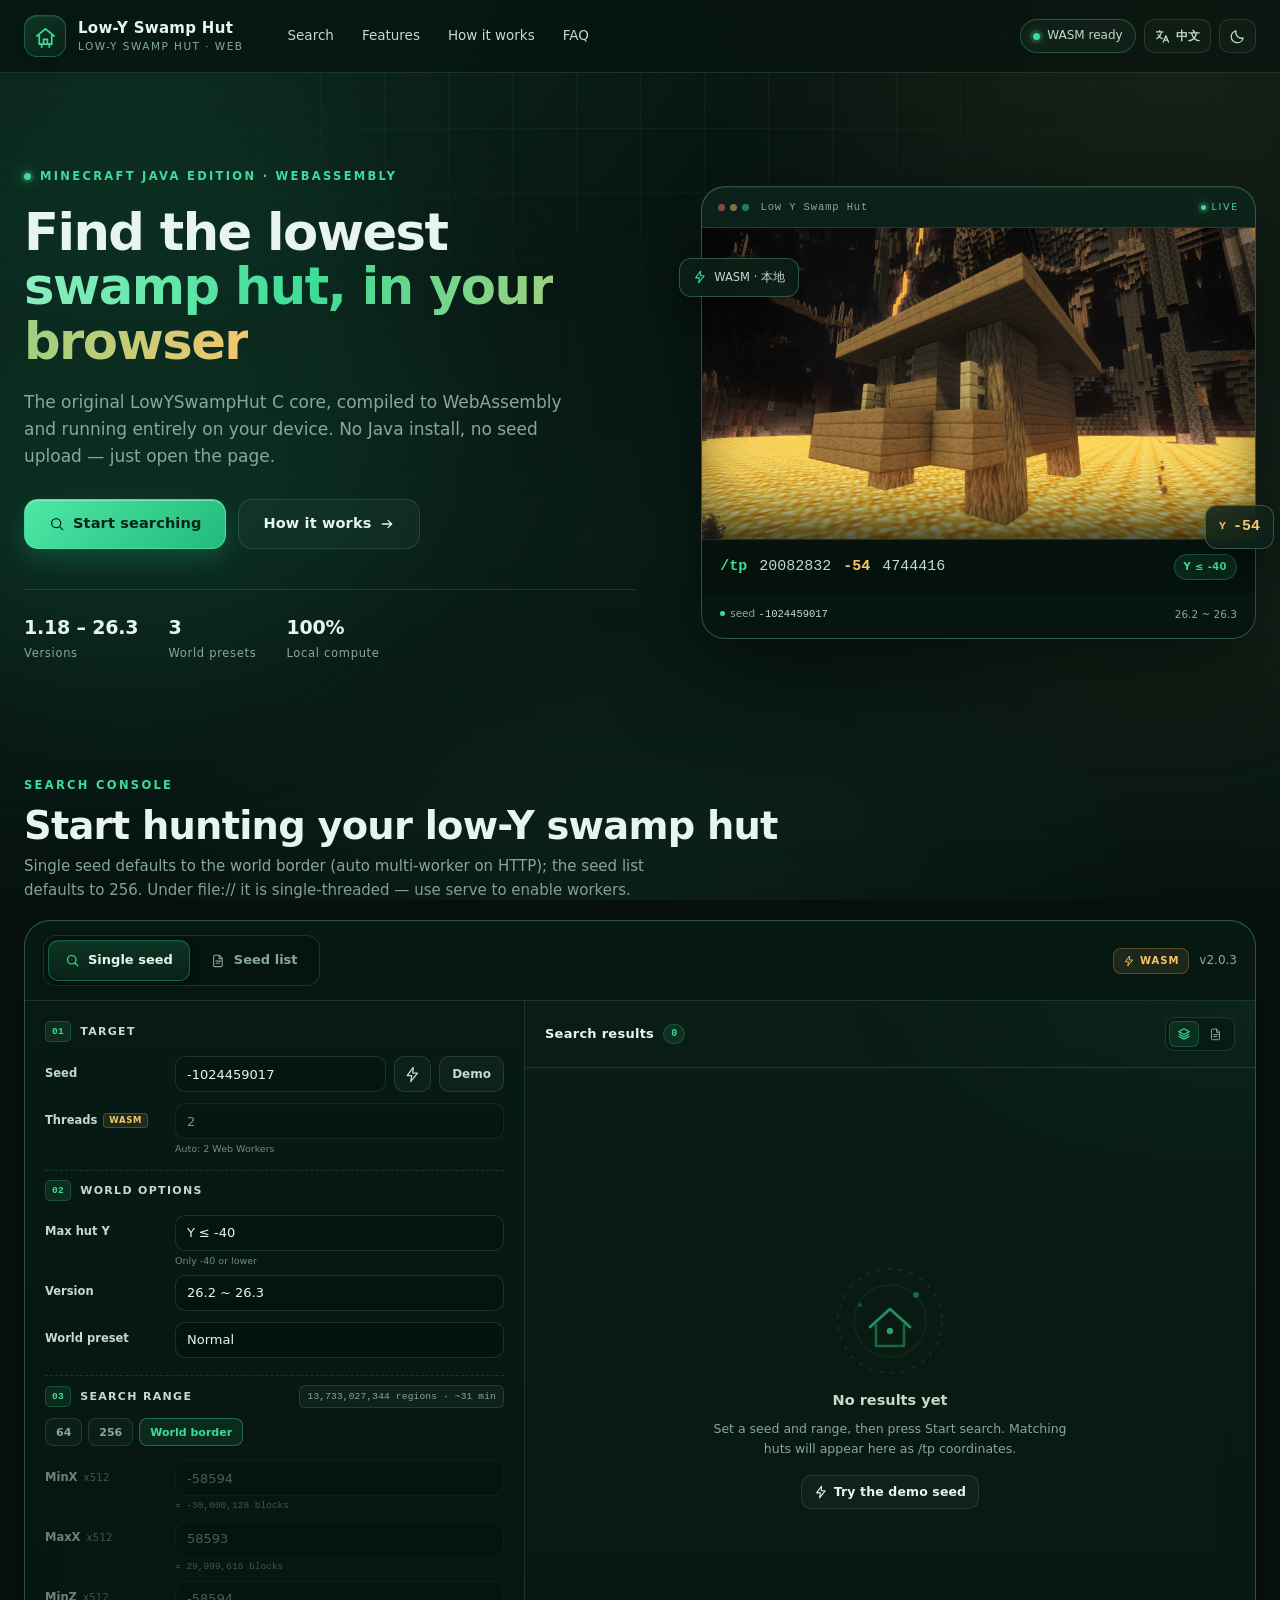
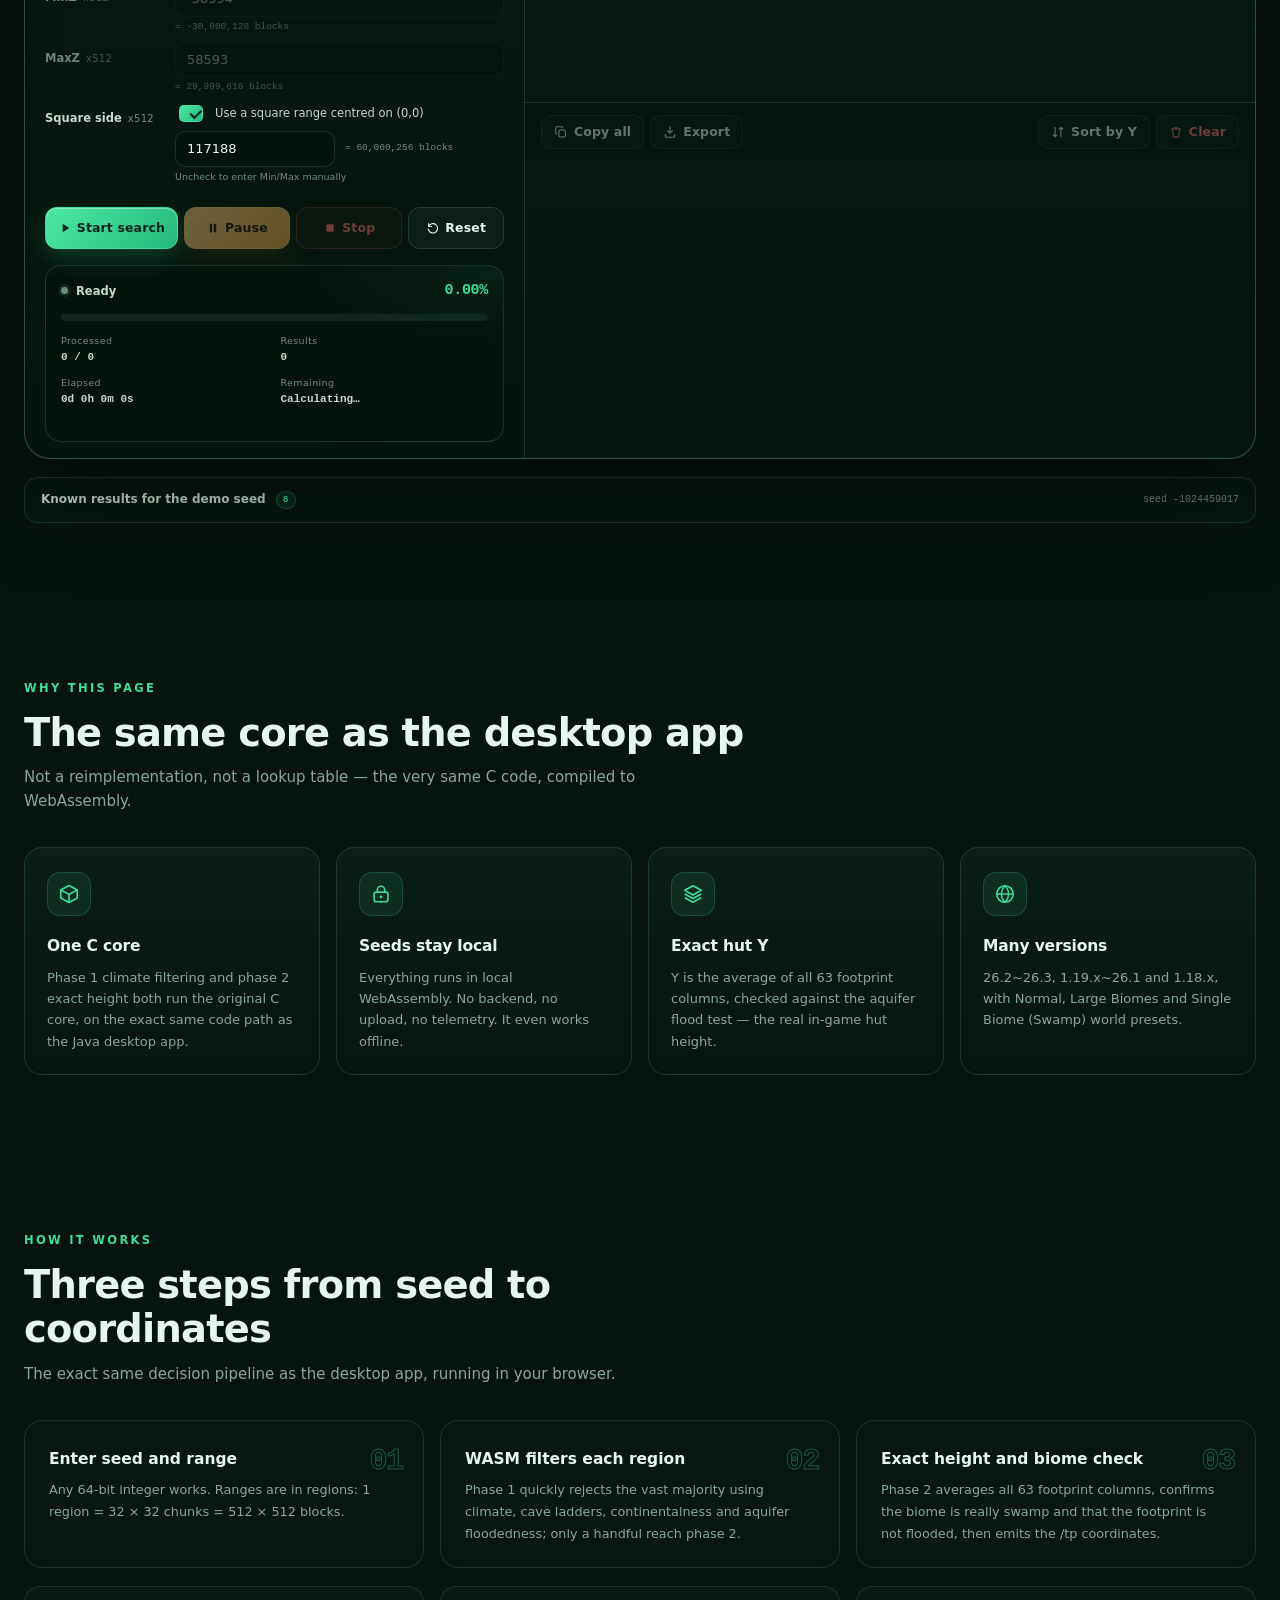
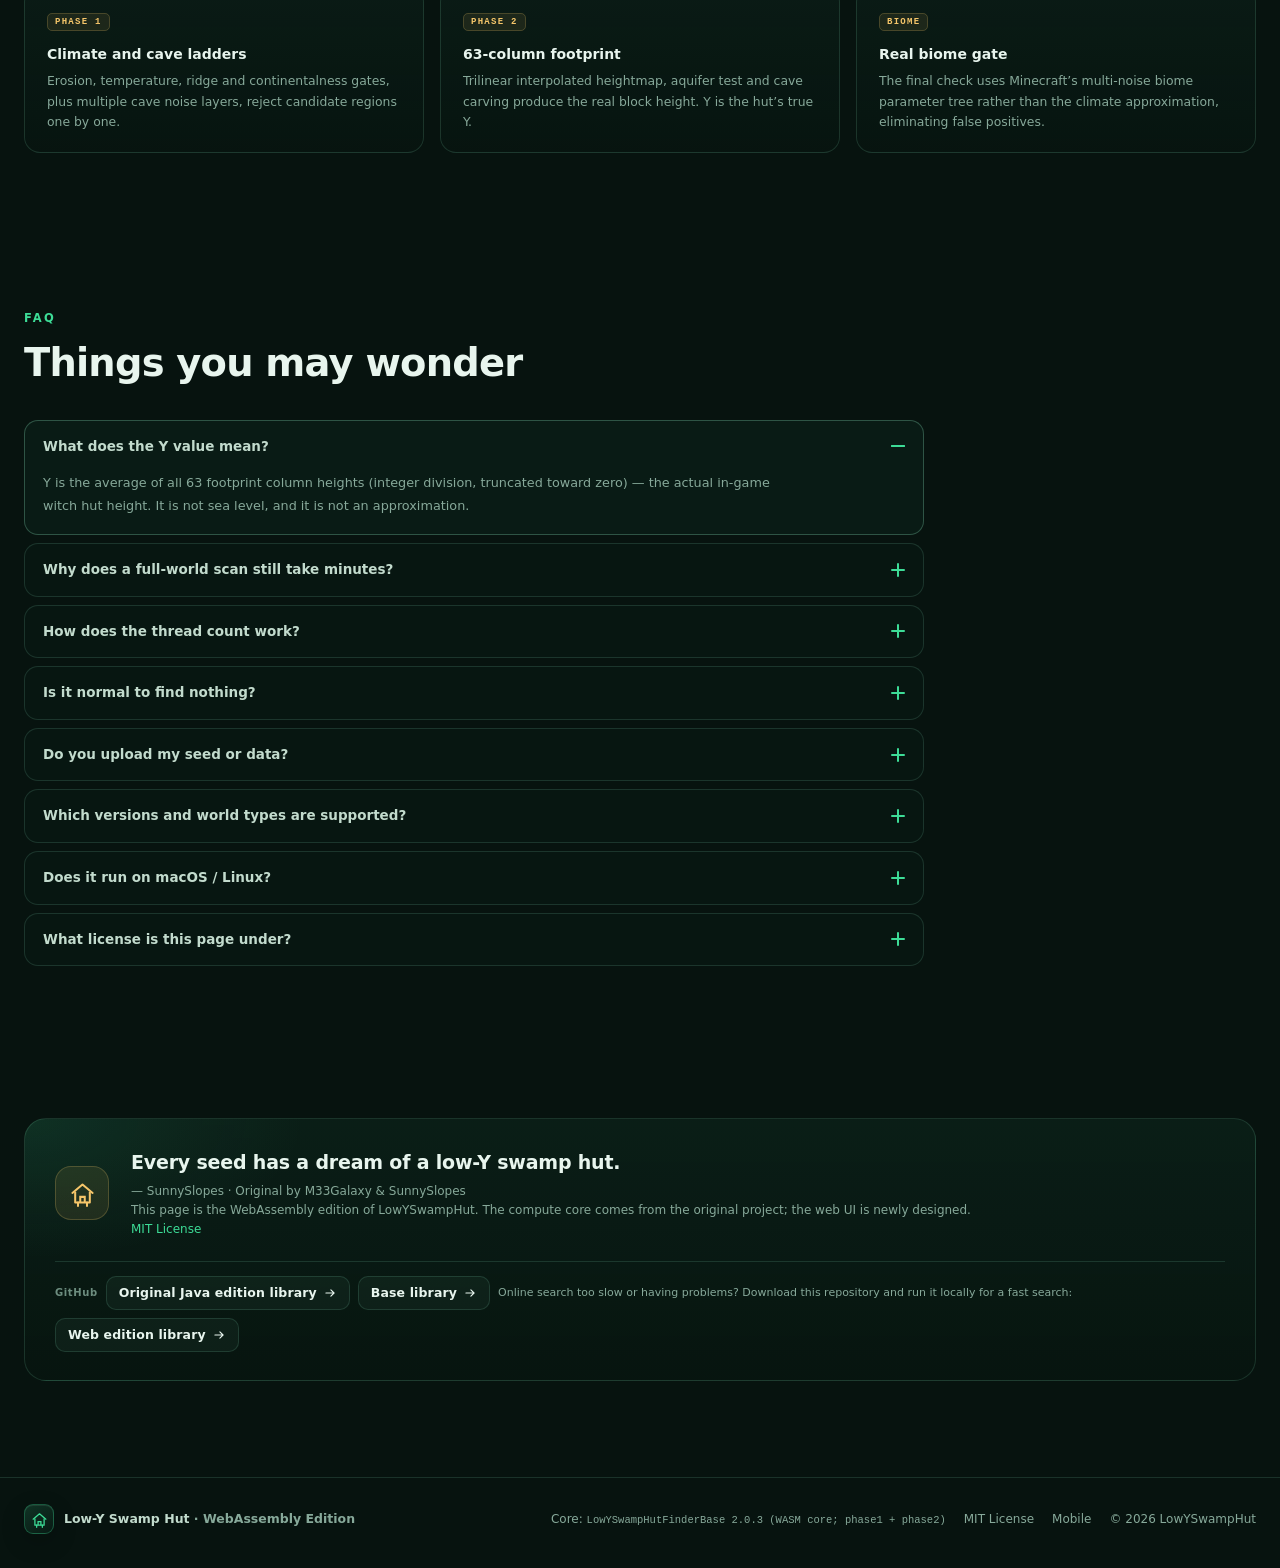
==== commit 2744eb15: "add credit to multiple base repos" ====
--- a/index.html
+++ b/index.html
@@ -684,7 +684,7 @@
       </details>
       <details class="faq-item">
         <summary><span data-i18n="faq.q3">线程数是怎么自动工作的？</span><span class="faq-plus"></span></summary>
-        <div class="faq-body" data-i18n="faq.a3">HTTP 下页面会启动最多 12 个 Web Worker（移动端最多 4 个），每个 Worker 持有自己的 WASM 实例并扫描一段 Z 范围，因此不需要 SharedArrayBuffer / COOP-COEP。file:// 下无法启动这种 Worker，自动回退单线程；用 serve.ps1 / serve.sh 打开即可多线程。</div>
+        <div class="faq-body" data-i18n="faq.a3">HTTP 下页面会启动最多 12 个 Web Worker（移动端最多 4 个），每个 Worker 持有自己的 WASM 实例并扫描一段 Z 范围，因此不需要 SharedArrayBuffer / COOP-COEP。file:// 下无法启动这种 Worker，自动回退单线程；用 serve.ps1 / serve.sh 打开即可多线程。如果浏览器无法提供 CPU 核心数，或 Worker 创建/加载失败，也会自动回退单线程，不弹错误框。</div>
       </details>
       <details class="faq-item">
         <summary><span data-i18n="faq.q4">找不到小屋是正常的吗？</span><span class="faq-plus"></span></summary>
@@ -719,9 +719,19 @@
         <p class="muted small" data-i18n="credit.web">本页面是 LowYSwampHut 的 WebAssembly 网页版，计算内核来自原项目，UI 为网页重新设计。</p>
         <p class="muted small"><a href="LICENSE" target="_blank" rel="noopener" data-i18n="license.link">MIT 许可证</a></p>
       </div>
-      <a class="btn ghost sm" href="https://github.com/M33Galaxy" target="_blank" rel="noopener noreferrer">
-        <span>GitHub</span><svg class="icon"><use href="#i-arrow"></use></svg>
-      </a>
+      <div class="credit-actions" aria-label="GitHub repositories">
+        <span class="credit-actions-title">GitHub</span>
+        <a class="btn ghost sm credit-github" href="https://github.com/M33Galaxy/LowYSwampHut" target="_blank" rel="noopener noreferrer" title="M33Galaxy/LowYSwampHut">
+          <span data-i18n="credit.repoJava">原Java版库</span><svg class="icon"><use href="#i-arrow"></use></svg>
+        </a>
+        <a class="btn ghost sm credit-github" href="https://github.com/M33Galaxy/LowYSwampHutFinderBase" target="_blank" rel="noopener noreferrer" title="M33Galaxy/LowYSwampHutFinderBase">
+          <span data-i18n="credit.repoBase">基底库</span><svg class="icon"><use href="#i-arrow"></use></svg>
+        </a>
+        <span class="credit-actions-note" data-i18n="credit.webNote">在线搜索过慢或遇到问题？请下载该库本地启动进行快速搜索：</span>
+        <a class="btn ghost sm credit-github" href="https://github.com/SunnySlopes/LowYSwampHutWeb" target="_blank" rel="noopener noreferrer" title="SunnySlopes/LowYSwampHutWeb">
+          <span data-i18n="credit.repoWeb">网页版库</span><svg class="icon"><use href="#i-arrow"></use></svg>
+        </a>
+      </div>
     </div>
   </section>
 </main>
--- a/css/style.css
+++ b/css/style.css
@@ -1306,6 +1306,7 @@
 .credit-card {
   display: flex;
   align-items: center;
+  flex-wrap: wrap;
   gap: 22px;
   padding: 28px 30px;
   border-radius: 22px;
@@ -1334,6 +1335,34 @@
   color: var(--text);
 }
 .credit-copy p { margin: 0; font-size: 12px; color: var(--muted); }
+.credit-actions {
+  flex: 0 0 100%;
+  width: 100%;
+  display: flex;
+  flex-wrap: wrap;
+  align-items: center;
+  gap: 8px;
+  padding-top: 14px;
+  border-top: 1px solid var(--line);
+}
+.credit-actions-title {
+  font-size: 10px;
+  font-weight: 650;
+  letter-spacing: 0.06em;
+  color: var(--muted-2);
+}
+.credit-github {
+  width: auto;
+  justify-content: center;
+}
+.credit-actions-note {
+  flex: 0 1 auto;
+  min-width: 0;
+  margin: 0;
+  font-size: 11px;
+  line-height: 1.5;
+  color: var(--muted);
+}
 
 /* ---------------------------------------------------------- footer */
 .site-footer { border-top: 1px solid var(--line); padding: 26px 0 34px; margin-top: 20px; }
@@ -1568,6 +1597,7 @@
   .result-table thead th { padding: 9px 8px; }
   .credit-card { flex-direction: column; align-items: flex-start; padding: 22px; }
   .credit-card > .btn { align-self: flex-start; }
+  .credit-actions { width: 100%; }
   .footer-inner { flex-direction: column; align-items: flex-start; }
   .footer-links { margin-left: 0; }
   .toast-host { left: 14px; right: 14px; bottom: 14px; align-items: stretch; }
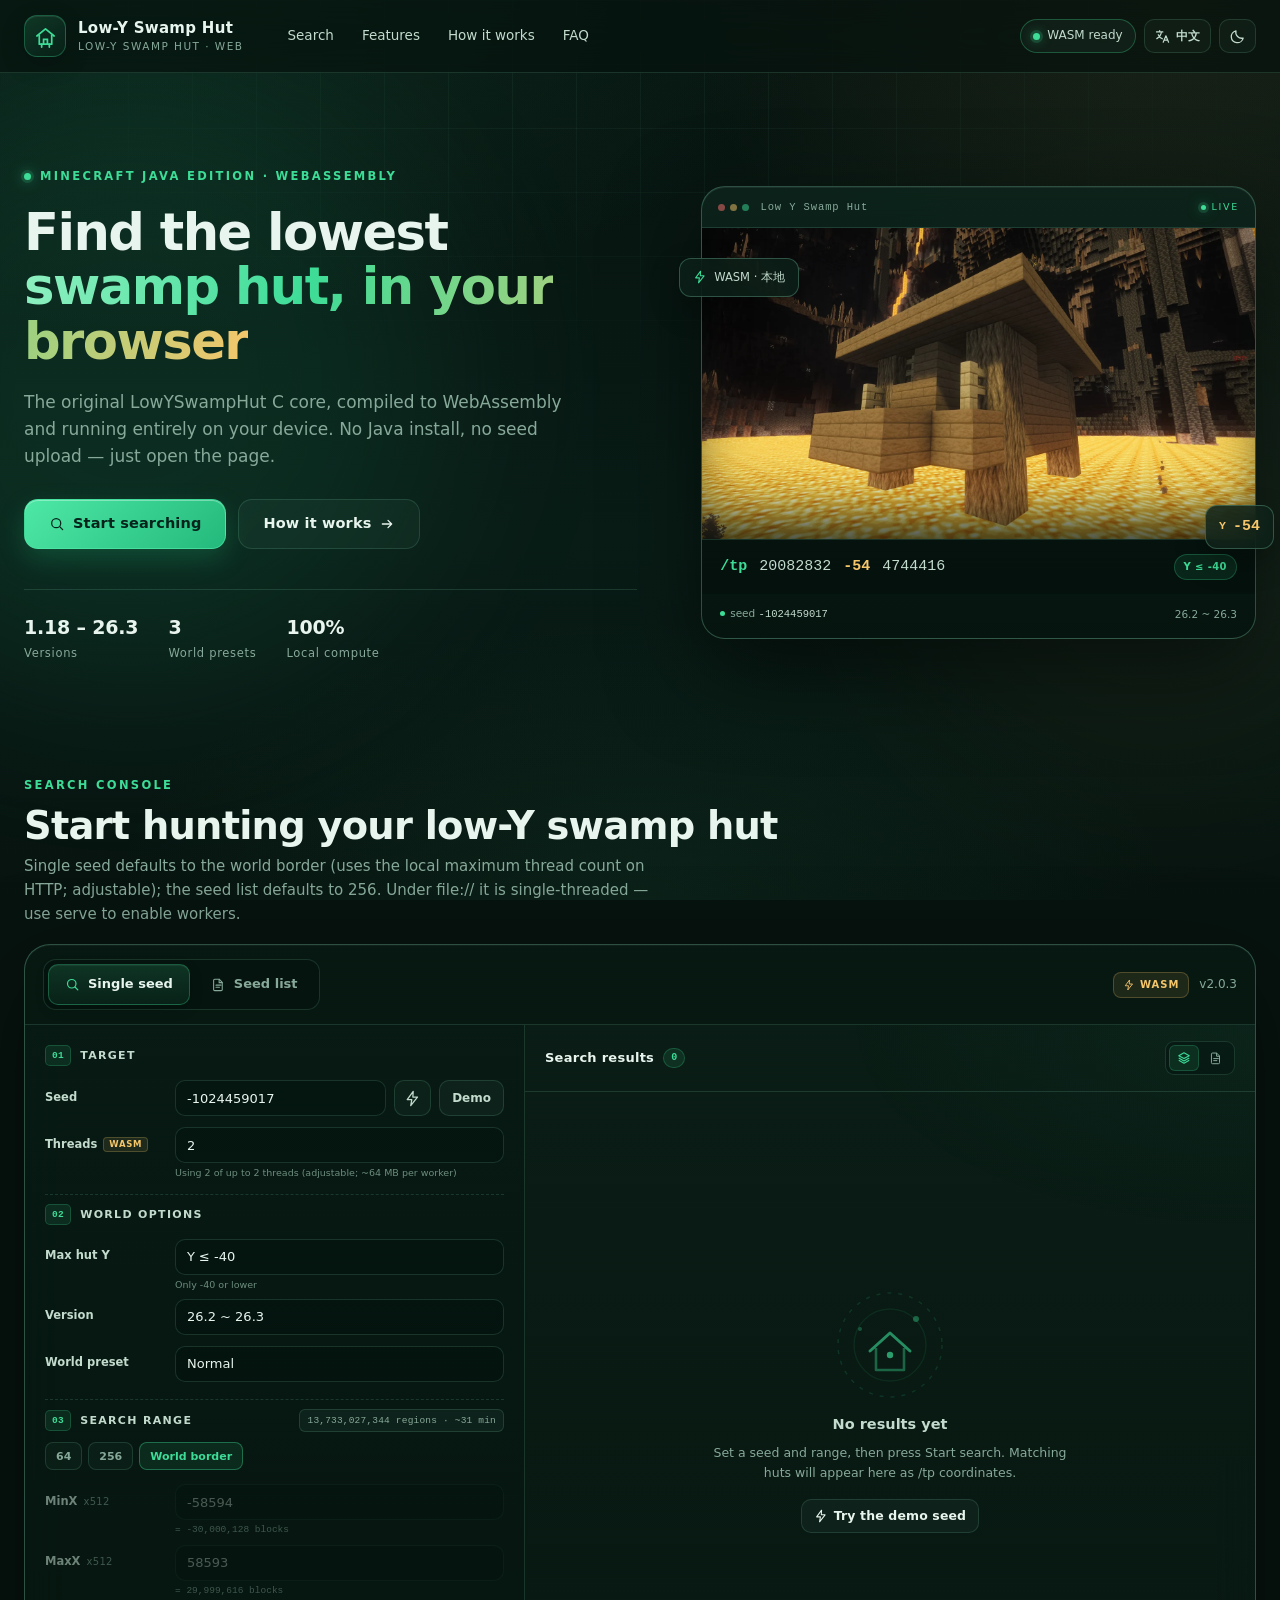
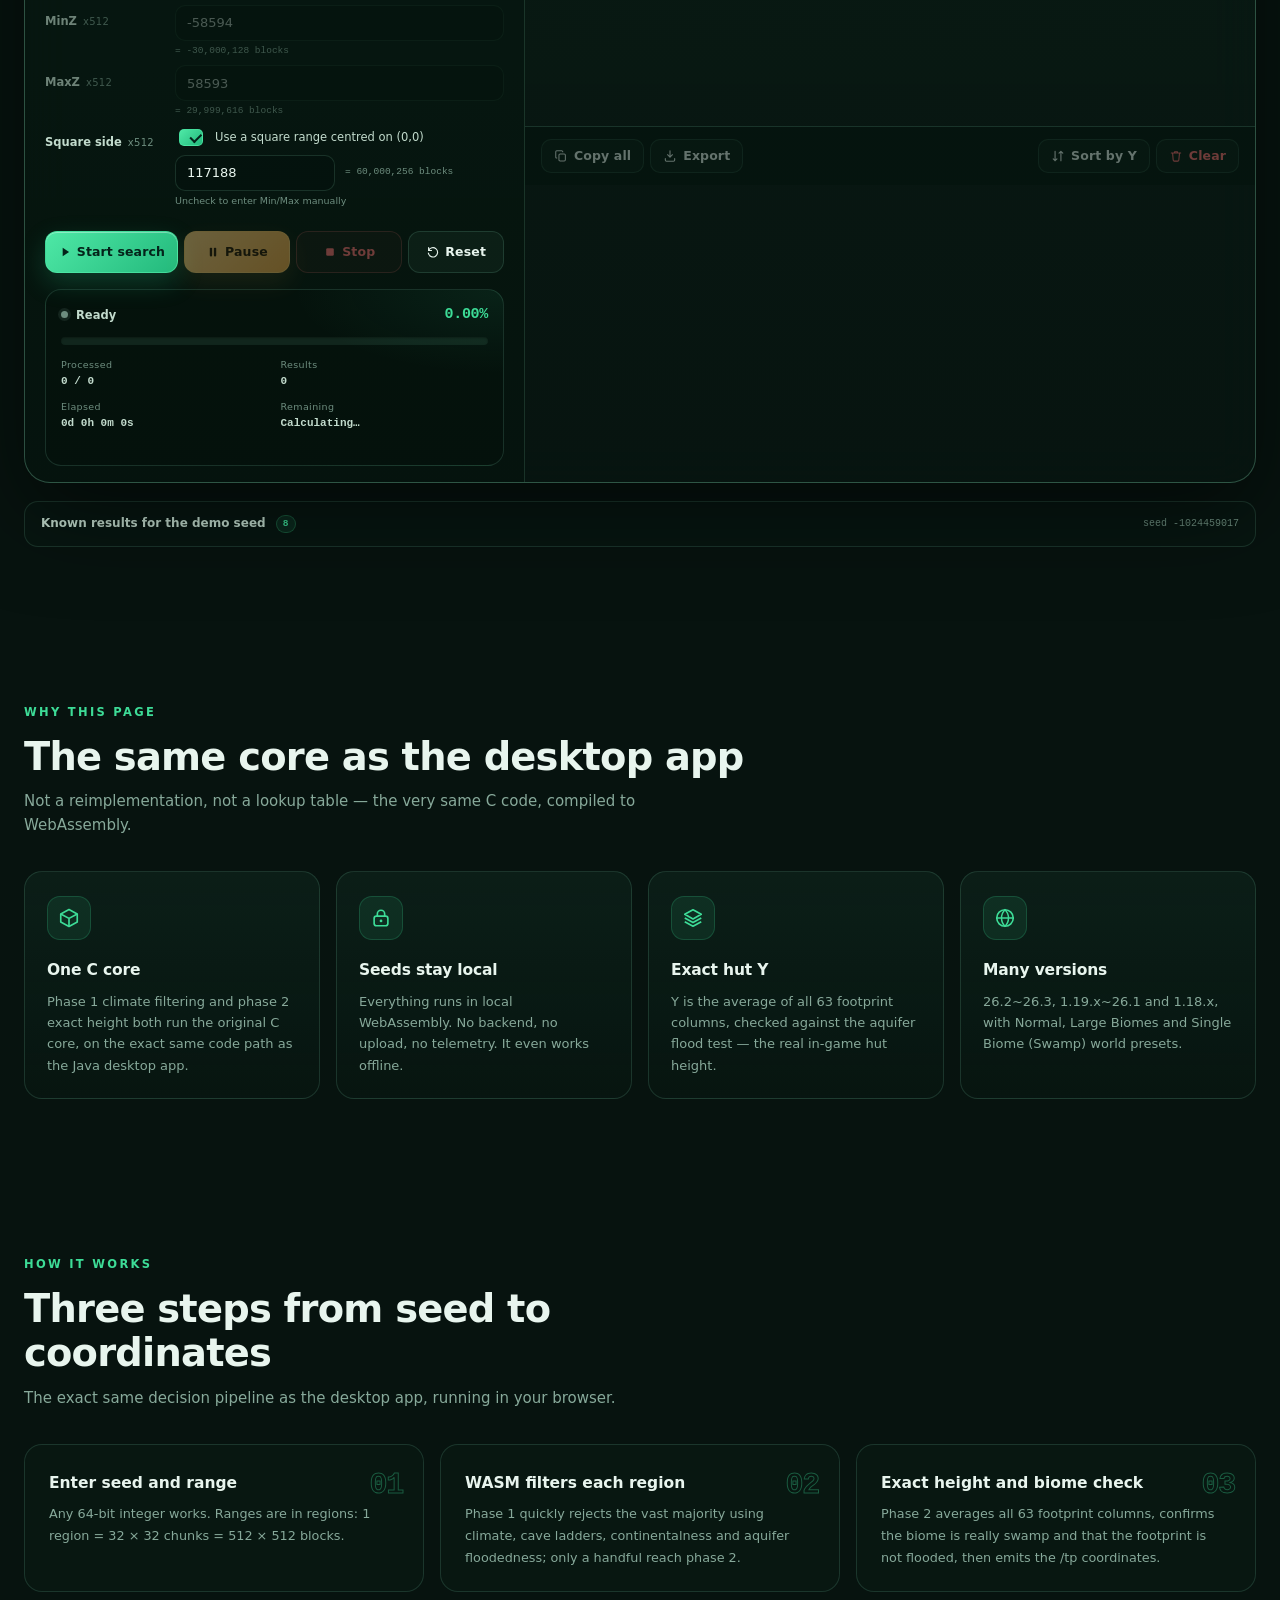
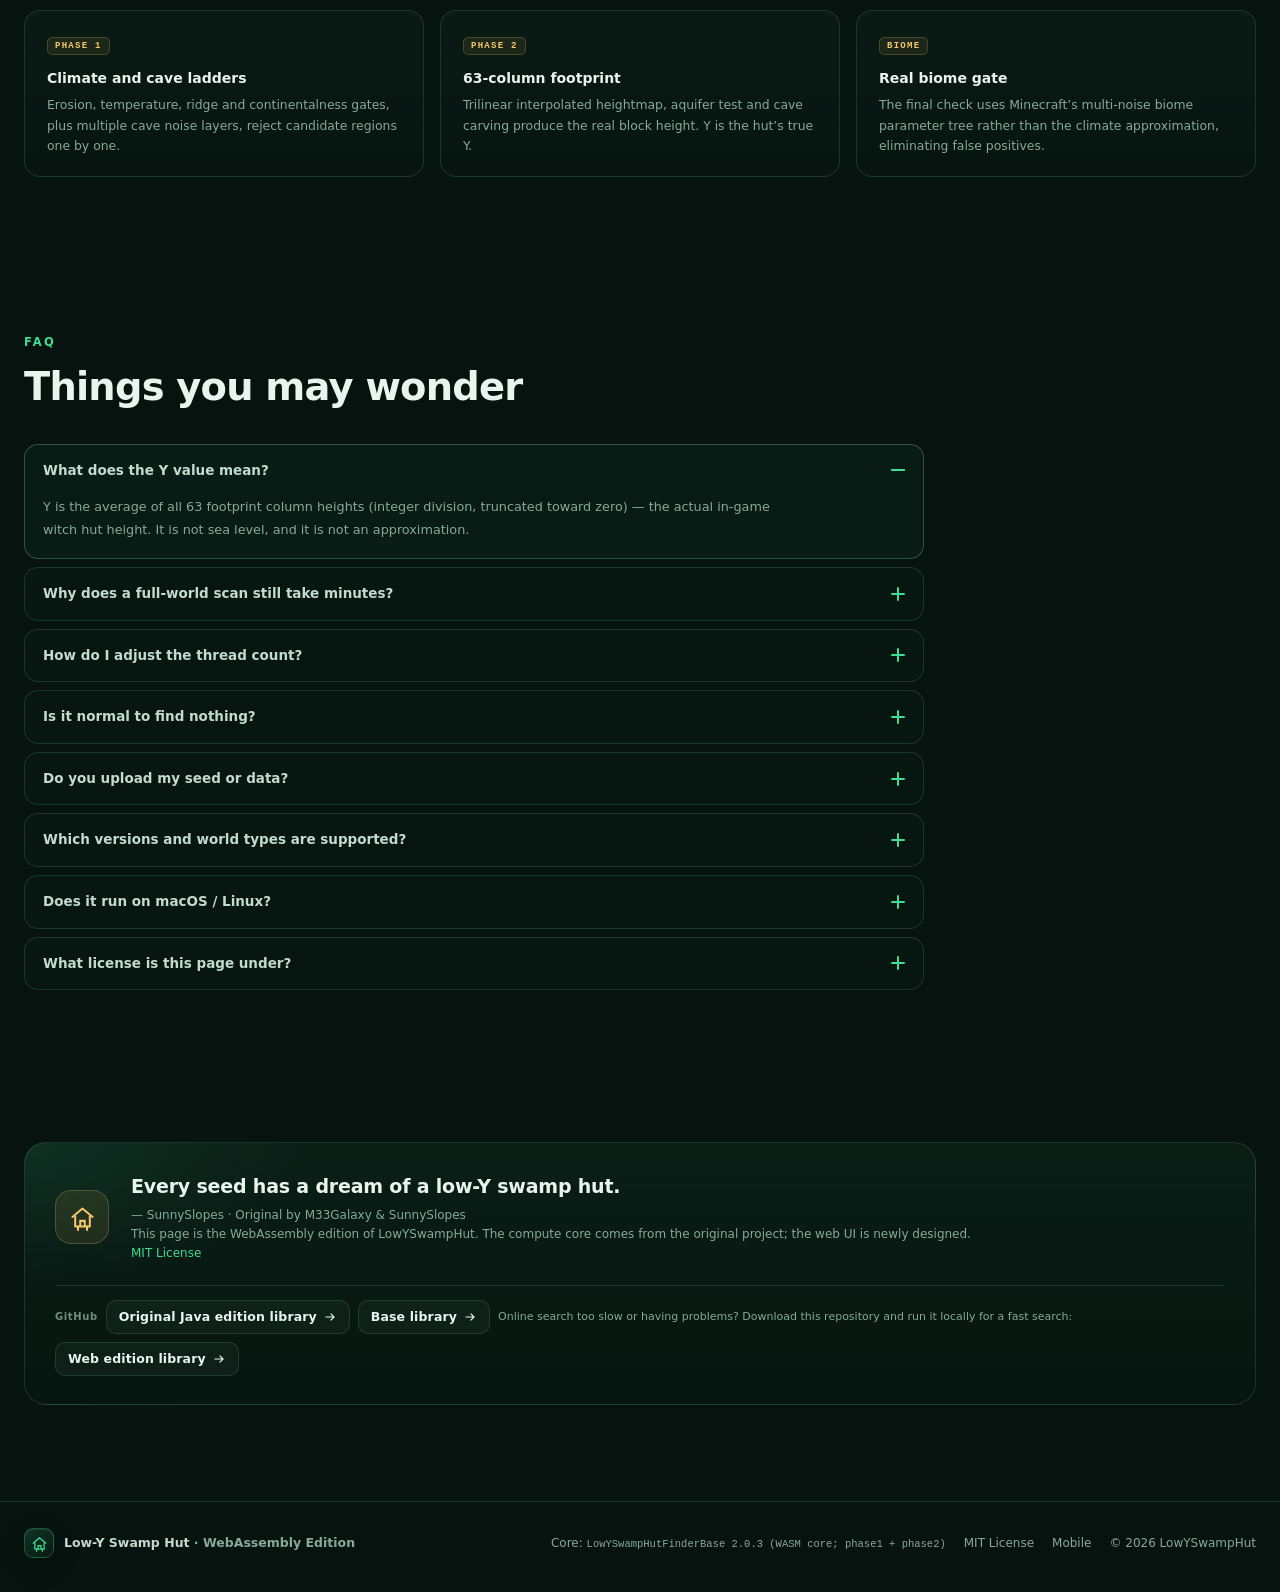
==== commit f3bbbb77: "thread count can now be changed according to your machine" ====
--- a/index.html
+++ b/index.html
@@ -152,7 +152,7 @@
     <div class="section-head compact">
       <span class="eyebrow" data-i18n="app.eyebrow">搜索控制台</span>
       <h2 data-i18n="app.title">开始寻找你的低 Y 女巫小屋</h2>
-      <p data-i18n="app.sub">单种子默认世界边界（HTTP 下自动多线程），种子列表默认 256；file:// 下为单线程，建议用 serve 启动以启用多线程。</p>
+      <p data-i18n="app.sub">单种子默认世界边界（HTTP 下默认本机最大线程数，可在线程数字段调整），种子列表默认 256；file:// 下为单线程，建议用 serve 启动以启用多线程。</p>
     </div>
 
     <div class="app-shell">
@@ -201,7 +201,7 @@
 
                 <div class="form-row thread-row">
                   <label class="form-label" for="sThreads"><span data-i18n="label.threads">线程数</span> <span class="tag">WASM</span></label>
-                  <div class="form-control"><input id="sThreads" type="text" value="1" readonly tabindex="-1"></div>
+                  <div class="form-control"><input id="sThreads" type="number" min="1" max="32" step="1" value="1" inputmode="numeric" autocomplete="off"></div>
                   <span class="form-aside" id="sThreadHint">自动检测线程</span>
                 </div>
               </section>
@@ -683,8 +683,8 @@
         <div class="faq-body" data-i18n="faq.a2">单种子在 HTTP 下会自动使用多个 Web Worker，但整图仍有 137 亿个区域，受 CPU 和内存带宽限制，无法像小范围那样瞬间完成；file:// 下浏览器不允许 Worker 读取本地脚本，会回退为单线程，明显更慢。</div>
       </details>
       <details class="faq-item">
-        <summary><span data-i18n="faq.q3">线程数是怎么自动工作的？</span><span class="faq-plus"></span></summary>
-        <div class="faq-body" data-i18n="faq.a3">HTTP 下页面会启动最多 12 个 Web Worker（移动端最多 4 个），每个 Worker 持有自己的 WASM 实例并扫描一段 Z 范围，因此不需要 SharedArrayBuffer / COOP-COEP。file:// 下无法启动这种 Worker，自动回退单线程；用 serve.ps1 / serve.sh 打开即可多线程。如果浏览器无法提供 CPU 核心数，或 Worker 创建/加载失败，也会自动回退单线程，不弹错误框。</div>
+        <summary><span data-i18n="faq.q3">线程数怎么调整？</span><span class="faq-plus"></span></summary>
+        <div class="faq-body" data-i18n="faq.a3">HTTP 下默认使用本机最大逻辑核心数（桌面最多 32 个，移动端最多 4 个），可在「线程数」输入框内调低或调高。每个 Worker 持有自己的 WASM 实例，约占用 64MB 内存，设置过高可能内存不足。file:// 下无法启动 Worker，自动回退单线程；检测不到 CPU 核心数或 Worker 启动失败时也会自动回退，不弹错误框。</div>
       </details>
       <details class="faq-item">
         <summary><span data-i18n="faq.q4">找不到小屋是正常的吗？</span><span class="faq-plus"></span></summary>
--- a/css/style.css
+++ b/css/style.css
@@ -1582,6 +1582,7 @@
   .form-row, .form-row.wide { grid-template-columns: 1fr; gap: 3px; padding: 6px 0; }
   .form-label { min-height: 0; }
   .form-aside { display: none; }
+  .thread-row .form-aside { display: block; grid-column: 1; }
   .bounds-rows.square-on { display: none; }
   .form-control input, .form-control select { font-size: 16px; }
   .action-row { grid-template-columns: 1fr 1fr; }
